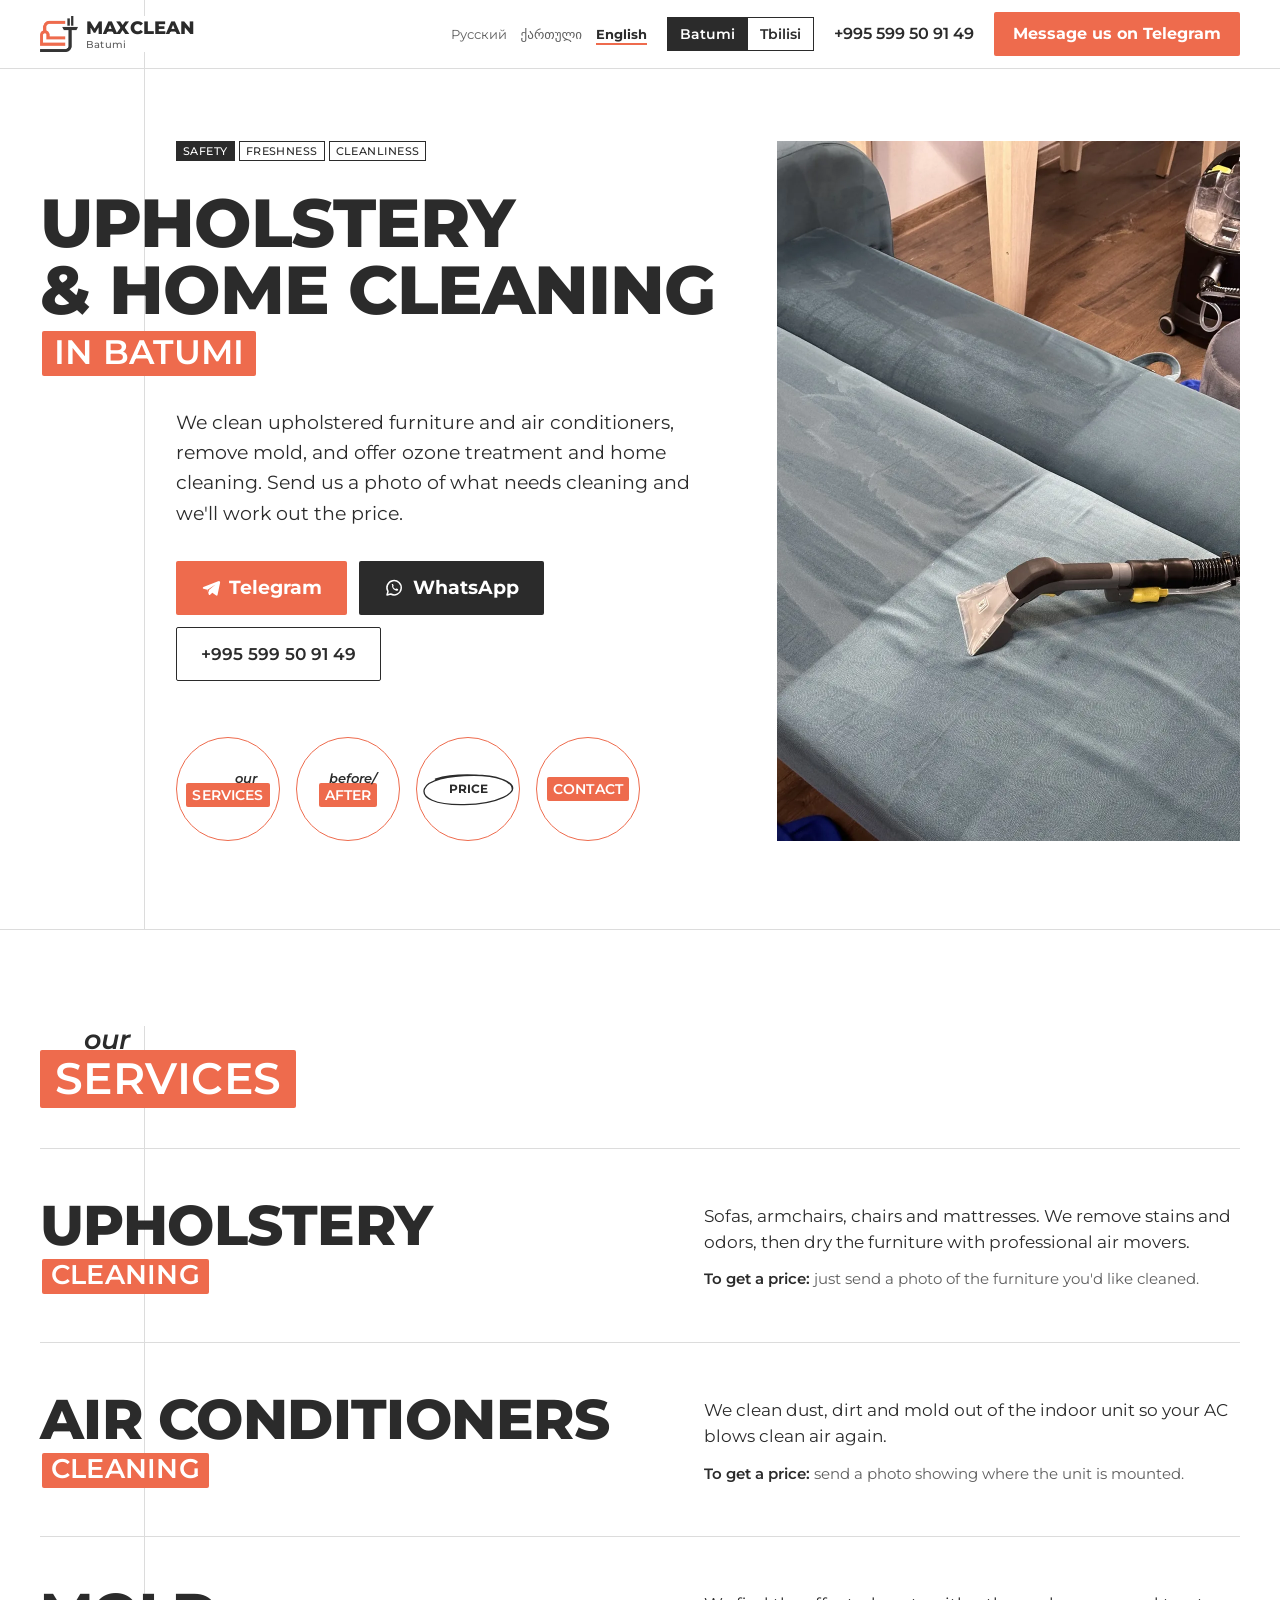
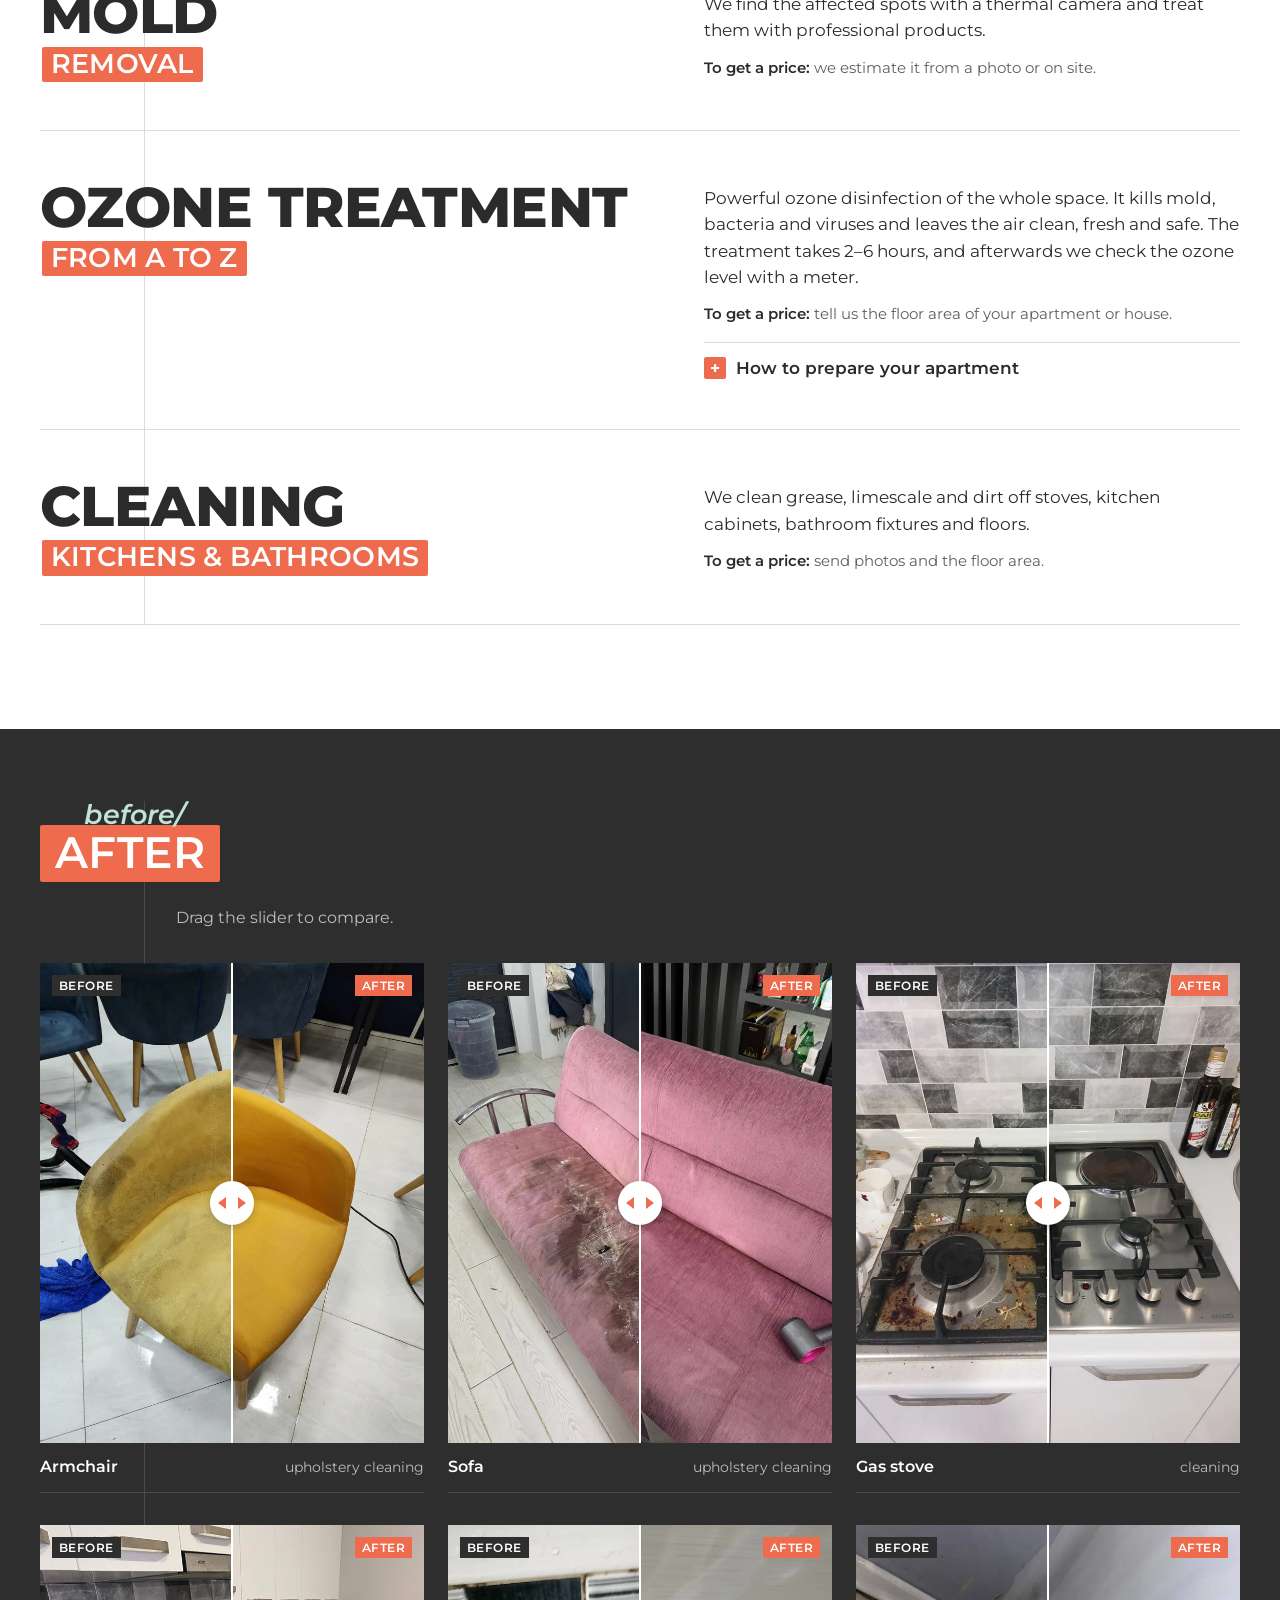
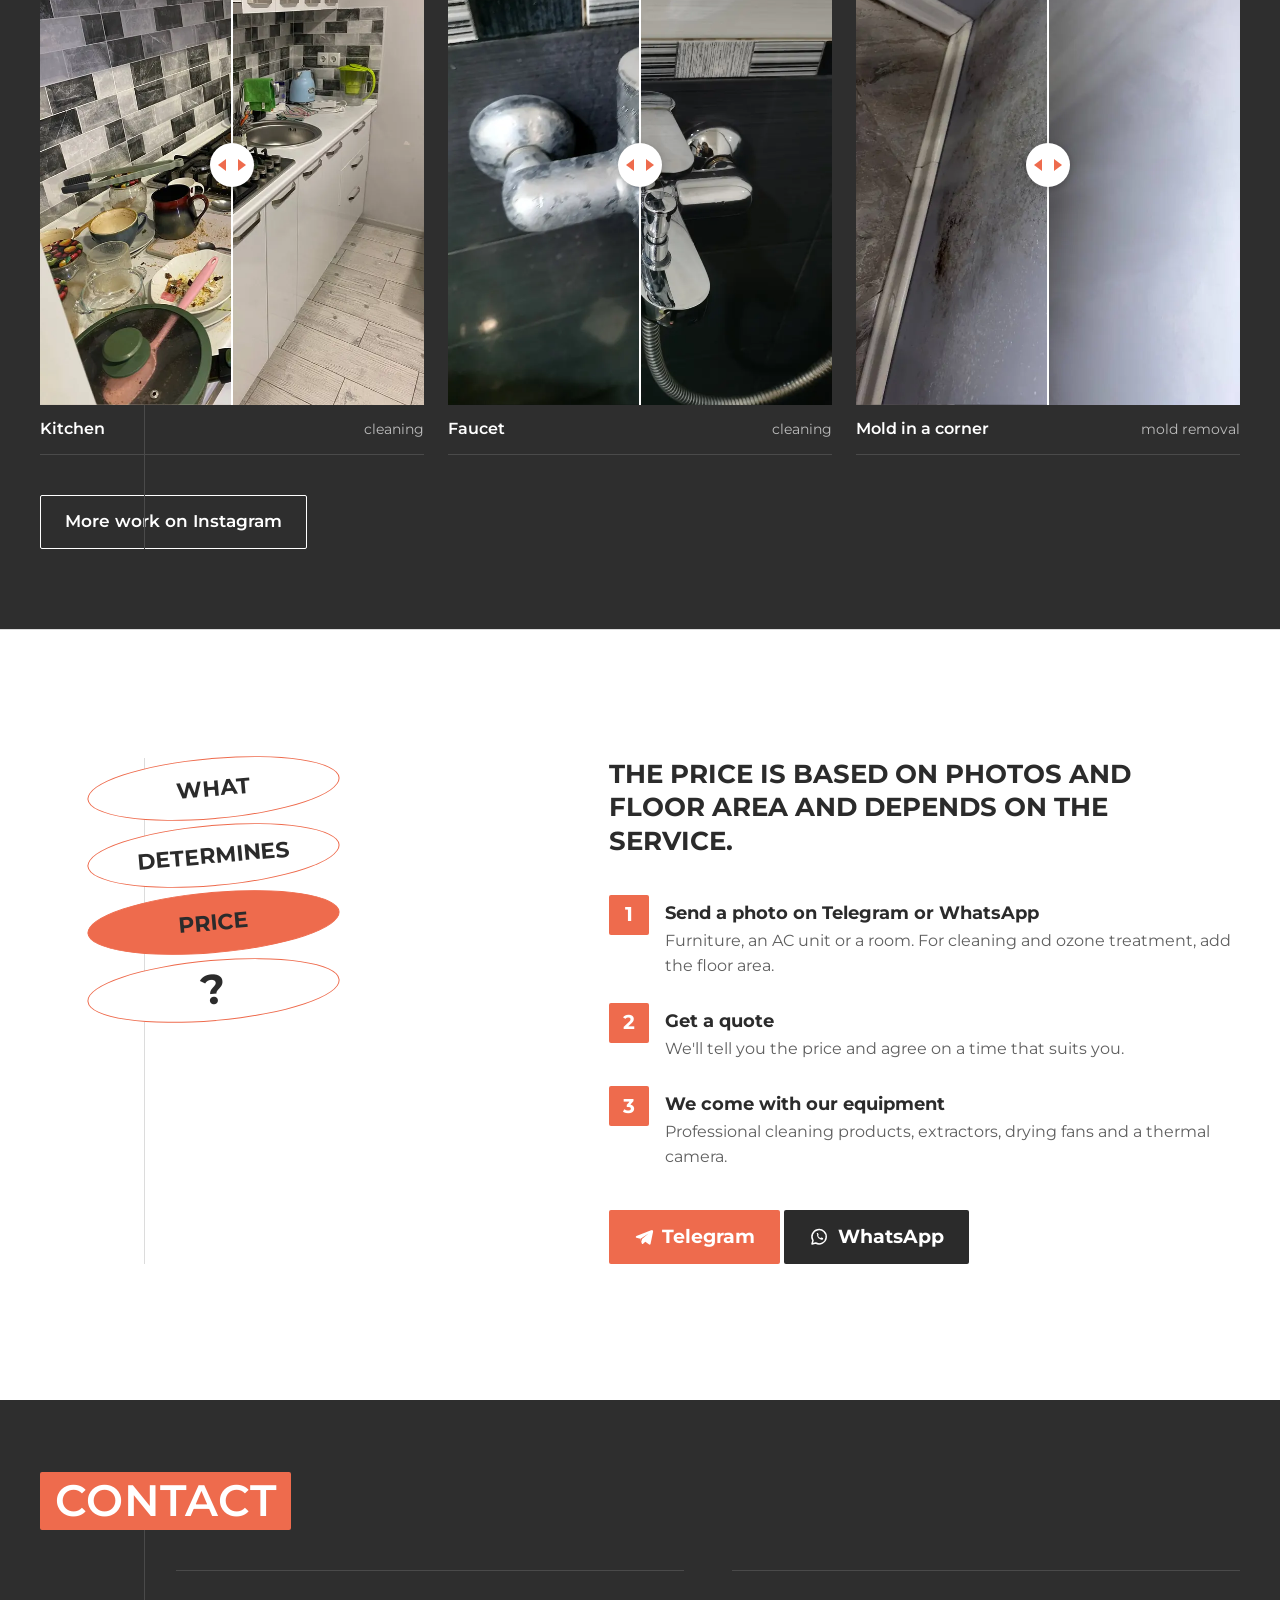
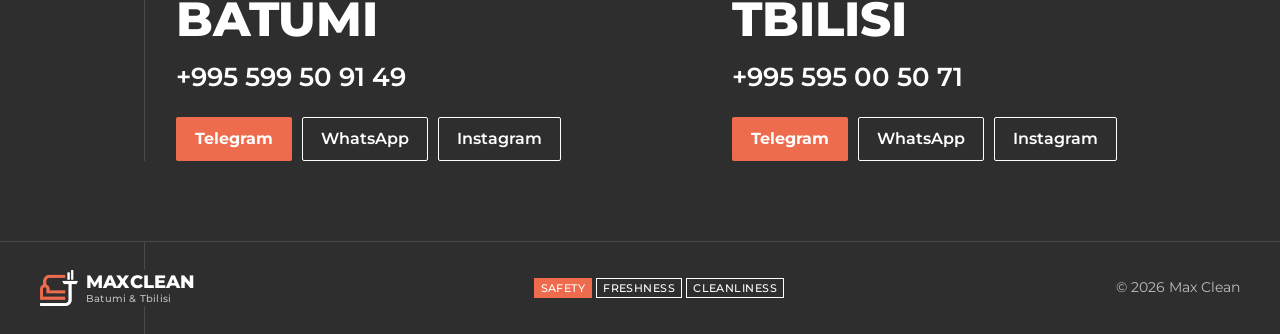
==== en/index.html @ 7f1d06e1 "Грузинская и английская версии, кнопки WhatsApp Страница собирается build.py из src/page.html и tran" ====
<!doctype html>
<!-- Сгенерировано build.py из src/page.html. Правьте шаблон и translations_*.json, а не этот файл. -->
<html lang="en">
<head>
  <meta charset="utf-8">
  <meta name="viewport" content="width=device-width, initial-scale=1">
  <title>Max Clean — upholstery, AC and home cleaning in Batumi and Tbilisi</title>
  <meta name="description" content="Sofa, armchair and mattress cleaning, air conditioner cleaning, mold removal, ozone treatment and home cleaning in Batumi and Tbilisi. Send a photo on Telegram or WhatsApp and we'll give you a price.">
  <meta name="robots" content="index, follow">
  <link rel="canonical" href="https://zuko90-sys.github.io/maxclean/en/">
  <link rel="alternate" hreflang="ru" href="https://zuko90-sys.github.io/maxclean/">
  <link rel="alternate" hreflang="ka" href="https://zuko90-sys.github.io/maxclean/ka/">
  <link rel="alternate" hreflang="en" href="https://zuko90-sys.github.io/maxclean/en/">
  <link rel="alternate" hreflang="x-default" href="https://zuko90-sys.github.io/maxclean/">
  <meta property="og:type" content="website">
  <meta property="og:site_name" content="Max Clean">
  <meta property="og:locale" content="en_US">
  <meta property="og:locale:alternate" content="ru_RU">
  <meta property="og:locale:alternate" content="ka_GE">
  <meta property="og:title" content="Max Clean — upholstery, AC and home cleaning in Batumi and Tbilisi">
  <meta property="og:description" content="Sofa, armchair and mattress cleaning, AC cleaning, mold removal, ozone treatment. Send a photo and we'll give you a price.">
  <meta property="og:url" content="https://zuko90-sys.github.io/maxclean/en/">
  <meta property="og:image" content="https://zuko90-sys.github.io/maxclean/og-image-en.jpg">
  <meta property="og:image:width" content="1200">
  <meta property="og:image:height" content="630">
  <meta property="og:image:alt" content="Max Clean: upholstery and home cleaning in Batumi and Tbilisi">
  <meta name="twitter:card" content="summary_large_image">
  <script type="application/ld+json">
  {
    "@context": "https://schema.org",
    "@graph": [
      {
        "@type": "WebSite",
        "@id": "https://zuko90-sys.github.io/maxclean/#site",
        "url": "https://zuko90-sys.github.io/maxclean/en/",
        "name": "Max Clean",
        "inLanguage": "en",
        "publisher": { "@id": "https://zuko90-sys.github.io/maxclean/#org" }
      },
      {
        "@type": "Organization",
        "@id": "https://zuko90-sys.github.io/maxclean/#org",
        "name": "Max Clean",
        "alternateName": ["MaxClean", "Макс Клин", "Max Clean Batumi", "Max Clean Tbilisi"],
        "url": "https://zuko90-sys.github.io/maxclean/",
        "logo": "https://zuko90-sys.github.io/maxclean/assets/img/logo-full.png",
        "sameAs": [
          "https://www.instagram.com/max_clean_batumi/",
          "https://www.instagram.com/max_clean_tbilisi/"
        ]
      },
      {
        "@type": "LocalBusiness",
        "@id": "https://zuko90-sys.github.io/maxclean/#batumi",
        "name": "Max Clean — Batumi",
        "description": "Upholstery and mattress cleaning, air conditioner cleaning, mold removal, ozone treatment and home cleaning in Batumi.",
        "url": "https://zuko90-sys.github.io/maxclean/en/",
        "image": "https://zuko90-sys.github.io/maxclean/og-image-en.jpg",
        "logo": "https://zuko90-sys.github.io/maxclean/assets/img/logo-full.png",
        "telephone": "+995599509149",
        "address": { "@type": "PostalAddress", "addressLocality": "Batumi", "addressCountry": "GE" },
        "areaServed": { "@type": "City", "name": "Batumi" },
        "parentOrganization": { "@id": "https://zuko90-sys.github.io/maxclean/#org" },
        "sameAs": ["https://www.instagram.com/max_clean_batumi/"],
        "hasOfferCatalog": { "@id": "https://zuko90-sys.github.io/maxclean/#services" }
      },
      {
        "@type": "LocalBusiness",
        "@id": "https://zuko90-sys.github.io/maxclean/#tbilisi",
        "name": "Max Clean — Tbilisi",
        "description": "Upholstery and mattress cleaning, air conditioner cleaning, mold removal, ozone treatment and home cleaning in Tbilisi.",
        "url": "https://zuko90-sys.github.io/maxclean/en/",
        "image": "https://zuko90-sys.github.io/maxclean/og-image-en.jpg",
        "logo": "https://zuko90-sys.github.io/maxclean/assets/img/logo-full.png",
        "telephone": "+995595005071",
        "address": { "@type": "PostalAddress", "addressLocality": "Tbilisi", "addressCountry": "GE" },
        "areaServed": { "@type": "City", "name": "Tbilisi" },
        "parentOrganization": { "@id": "https://zuko90-sys.github.io/maxclean/#org" },
        "sameAs": ["https://www.instagram.com/max_clean_tbilisi/"],
        "hasOfferCatalog": { "@id": "https://zuko90-sys.github.io/maxclean/#services" }
      },
      {
        "@type": "OfferCatalog",
        "@id": "https://zuko90-sys.github.io/maxclean/#services",
        "name": "Max Clean services",
        "itemListElement": [
          { "@type": "Offer", "itemOffered": { "@type": "Service", "name": "Upholstery and mattress cleaning", "description": "Sofas, armchairs, chairs and mattresses. Priced from a photo." } },
          { "@type": "Offer", "itemOffered": { "@type": "Service", "name": "Air conditioner cleaning", "description": "Indoor unit cleaning. Priced from a photo of where the unit is mounted." } },
          { "@type": "Offer", "itemOffered": { "@type": "Service", "name": "Mold removal", "description": "Treatment with professional products. Priced from a photo or on site." } },
          { "@type": "Offer", "itemOffered": { "@type": "Service", "name": "Ozone treatment", "description": "Ozone disinfection of the whole space: kills mold, bacteria and viruses. Takes 2–6 hours. Price depends on floor area." } },
          { "@type": "Offer", "itemOffered": { "@type": "Service", "name": "Kitchen and bathroom cleaning", "description": "Stoves, kitchen cabinets, bathroom fixtures and floors." } }
        ]
      }
    ]
  }
  </script>
  <link rel="icon" type="image/png" href="../assets/img/favicon.png">
  <link rel="apple-touch-icon" href="../assets/img/favicon.png">
  <meta name="theme-color" content="#ffffff">
  <link rel="preconnect" href="https://fonts.googleapis.com">
  <link rel="preconnect" href="https://fonts.gstatic.com" crossorigin>
  <link href="https://fonts.googleapis.com/css2?family=Montserrat:ital,wght@0,400;0,500;0,600;0,700;0,800;1,600&display=swap" rel="stylesheet">
  <link rel="stylesheet" href="../styles.css">
</head>
<body>

<header class="top">
  <div class="wrap ruled top__bar">
    <a class="lockup" href="#top" aria-label="Max Clean, back to top">
      <img class="lockup__mark" src="../assets/img/logo-mark.png" alt="" width="38" height="36">
      <span class="lockup__name">MAXCLEAN<span class="lockup__city" data-bind="city-en">Batumi</span></span>
    </a>
    <nav class="langs" aria-label="Site language"><a href="../" hreflang="ru" lang="ru">Русский</a><a href="../ka/" hreflang="ka" lang="ka">ქართული</a><a href="../en/" hreflang="en" lang="en" aria-current="page">English</a></nav>
    <div class="top__right">
      <div class="city" role="group" aria-label="City">
        <button type="button" class="city__btn" data-city="batumi" aria-pressed="true">Batumi</button>
        <button type="button" class="city__btn" data-city="tbilisi" aria-pressed="false">Tbilisi</button>
      </div>
      <a class="top__phone" data-bind="tel" href="tel:+995599509149"><span data-bind="phone">+995 599 50 91 49</span></a>
      <a class="btn btn--primary btn--sm top__tg" data-bind="tg" href="https://t.me/+995599509149" target="_blank" rel="noopener">Message us on Telegram</a>
    </div>
  </div>
</header>

<main id="top">

  <!-- Первый экран -->
  <section class="hero">
    <div class="wrap ruled hero__grid">
      <div class="hero__text">
        <ul class="tags in" aria-label="Our principles">
          <li class="tag tag--fill">Safety</li>
          <li class="tag">Freshness</li>
          <li class="tag">Cleanliness</li>
        </ul>
        <h1 class="hero__title">
          <span class="hero__line">Upholstery</span>
          <span class="hero__line">& home cleaning</span>
          <span class="plaque plaque--hero"><span data-bind="city-in">in Batumi</span></span>
        </h1>
        <p class="hero__lead in">We clean upholstered furniture and air conditioners, remove mold, and offer ozone treatment and home cleaning. Send us a photo of what needs cleaning and we'll work out the price.</p>
        <div class="hero__cta in">
          <a class="btn btn--primary" data-bind="tg" href="https://t.me/+995599509149" target="_blank" rel="noopener" aria-label="Send a photo on Telegram"><svg class="btn__icon" viewBox="0 0 24 24" aria-hidden="true"><path d="M21.4 3.6 2.9 10.7c-1 .4-1 1.8.1 2.1l4.6 1.4 1.8 5.6c.2.7 1.1.9 1.6.4l2.6-2.5 4.7 3.4c.6.4 1.4.1 1.6-.6l3.1-15.2c.2-1-.8-1.8-1.6-1.4ZM9.6 14.3l-.5 3.6-1.2-3.9 9.6-6.3-7.9 6.6Z"/></svg>Telegram</a>
          <a class="btn btn--dark" href="https://wa.me/message/7KWCWDEY33KYK1" target="_blank" rel="noopener" aria-label="Send a photo on WhatsApp"><svg class="btn__icon" viewBox="0 0 24 24" aria-hidden="true"><path class="btn__icon-line" d="M3.6 20.4l1.2-4.2a8.6 8.6 0 1 1 3.3 3.1z"/><path d="M9.2 7.6c.2-.4.4-.4.7-.4h.5c.2 0 .4.1.5.3l.7 1.7c.1.2 0 .5-.1.6l-.5.6c-.1.1-.1.3 0 .4.6 1 1.4 1.8 2.4 2.4.1.1.3.1.4 0l.6-.5c.2-.1.4-.2.6-.1l1.7.7c.2.1.3.3.3.5v.5c0 .3-.1.5-.4.7-.5.3-1.2.5-1.9.3-2.5-.6-4.4-2.6-5-5-.2-.7 0-1.3.3-1.7z"/></svg>WhatsApp</a>
          <a class="btn btn--ghost" data-bind="tel" href="tel:+995599509149"><span data-bind="phone">+995 599 50 91 49</span></a>
        </div>
      </div>

      <figure class="hero__photo">
        <img src="../assets/img/hero-sofa.webp" width="1050" height="1400" alt="Sofa cleaning: the extractor nozzle leaves a clean stripe across the fabric" fetchpriority="high">
      </figure>

      <nav class="hl in" aria-label="Site sections">
        <a class="hl__item" href="#services"><span class="hl__small">our</span><span class="plaque">services</span></a>
        <a class="hl__item" href="#works"><span class="hl__small">before/</span><span class="plaque">after</span></a>
        <a class="hl__item hl__item--price" href="#price">
          <svg class="scribble" viewBox="0 0 300 110" aria-hidden="true"><path d="M48 24C112 4 246 6 284 40c26 26-40 62-146 64C46 106 4 82 14 54 24 28 86 12 168 12c70 0 126 18 120 48"/></svg>
          <span class="hl__word">price</span>
        </a>
        <a class="hl__item" href="#contacts"><span class="plaque">contact</span></a>
      </nav>
    </div>
  </section>

  <!-- Услуги -->
  <section class="sec" id="services">
    <div class="wrap ruled">
      <h2 class="sec-title"><span class="sec-title__small">our</span><span class="plaque">services</span></h2>

      <ul class="svc">
        <li class="svc__row">
          <h3 class="svc__title">Upholstery<span class="plaque">cleaning</span></h3>
          <div class="svc__body">
            <p>Sofas, armchairs, chairs and mattresses. We remove stains and odors, then dry the furniture with professional air movers.</p>
            <p class="svc__calc"><b>To get a price:</b> just send a photo of the furniture you'd like cleaned.</p>
          </div>
        </li>
        <li class="svc__row">
          <h3 class="svc__title">Air conditioners<span class="plaque">cleaning</span></h3>
          <div class="svc__body">
            <p>We clean dust, dirt and mold out of the indoor unit so your AC blows clean air again.</p>
            <p class="svc__calc"><b>To get a price:</b> send a photo showing where the unit is mounted.</p>
          </div>
        </li>
        <li class="svc__row">
          <h3 class="svc__title">Mold<span class="plaque">removal</span></h3>
          <div class="svc__body">
            <p>We find the affected spots with a thermal camera and treat them with professional products.</p>
            <p class="svc__calc"><b>To get a price:</b> we estimate it from a photo or on site.</p>
          </div>
        </li>
        <li class="svc__row">
          <h3 class="svc__title">Ozone treatment<span class="plaque">from A to Z</span></h3>
          <div class="svc__body">
            <p>Powerful ozone disinfection of the whole space. It kills mold, bacteria and viruses and leaves the air clean, fresh and safe. The treatment takes 2–6&nbsp;hours, and afterwards we check the ozone level with a meter.</p>
            <p class="svc__calc"><b>To get a price:</b> tell us the floor area of your apartment or house.</p>
            <details class="prep">
              <summary>How to prepare your apartment</summary>
              <ul>
                <li>move plants to the balcony or the stairwell;</li>
                <li>take your pets out;</li>
                <li>stay out of the apartment during the treatment;</li>
                <li>give us the Wi-Fi name and password so the device can run remotely.</li>
              </ul>
            </details>
          </div>
        </li>
        <li class="svc__row">
          <h3 class="svc__title">Cleaning<span class="plaque">kitchens &amp; bathrooms</span></h3>
          <div class="svc__body">
            <p>We clean grease, limescale and dirt off stoves, kitchen cabinets, bathroom fixtures and floors.</p>
            <p class="svc__calc"><b>To get a price:</b> send photos and the floor area.</p>
          </div>
        </li>
      </ul>
    </div>
  </section>

  <!-- До / после -->
  <section class="sec sec--tight dark" id="works">
    <div class="wrap ruled">
      <h2 class="sec-title"><span class="sec-title__small">before/</span><span class="plaque">after</span></h2>
      <p class="sec-lead in">Drag the slider to compare.</p>

      <div class="works">
        <figure class="work">
          <div class="ba">
            <img class="ba__img" src="../assets/img/kreslo-posle.webp" width="750" height="1000" alt="Armchair after cleaning" loading="lazy">
            <img class="ba__img ba__before" src="../assets/img/kreslo-do.webp" width="750" height="1000" alt="Armchair before cleaning" loading="lazy">
            <span class="ba__tag ba__tag--do" aria-hidden="true">before</span>
            <span class="ba__tag ba__tag--posle" aria-hidden="true">after</span>
            <span class="ba__handle" aria-hidden="true"><span class="ba__knob"></span></span>
            <input class="ba__range" type="range" min="0" max="100" value="50" aria-label="Compare before and after: armchair">
          </div>
          <figcaption><b>Armchair</b> upholstery cleaning</figcaption>
        </figure>

        <figure class="work">
          <div class="ba">
            <img class="ba__img" src="../assets/img/divan-posle.webp" width="750" height="1000" alt="Sofa after cleaning" loading="lazy">
            <img class="ba__img ba__before" src="../assets/img/divan-do.webp" width="750" height="1000" alt="Sofa before cleaning, with dark stains on the seat" loading="lazy">
            <span class="ba__tag ba__tag--do" aria-hidden="true">before</span>
            <span class="ba__tag ba__tag--posle" aria-hidden="true">after</span>
            <span class="ba__handle" aria-hidden="true"><span class="ba__knob"></span></span>
            <input class="ba__range" type="range" min="0" max="100" value="50" aria-label="Compare before and after: sofa">
          </div>
          <figcaption><b>Sofa</b> upholstery cleaning</figcaption>
        </figure>

        <figure class="work">
          <div class="ba">
            <img class="ba__img" src="../assets/img/plita-posle.webp" width="750" height="1000" alt="Gas stove after cleaning" loading="lazy">
            <img class="ba__img ba__before" src="../assets/img/plita-do.webp" width="750" height="1000" alt="Gas stove before cleaning, covered in burnt-on grease" loading="lazy">
            <span class="ba__tag ba__tag--do" aria-hidden="true">before</span>
            <span class="ba__tag ba__tag--posle" aria-hidden="true">after</span>
            <span class="ba__handle" aria-hidden="true"><span class="ba__knob"></span></span>
            <input class="ba__range" type="range" min="0" max="100" value="50" aria-label="Compare before and after: gas stove">
          </div>
          <figcaption><b>Gas stove</b> cleaning</figcaption>
        </figure>

        <figure class="work">
          <div class="ba">
            <img class="ba__img" src="../assets/img/kuhnya-posle.webp" width="750" height="1000" alt="Kitchen after cleaning" loading="lazy">
            <img class="ba__img ba__before" src="../assets/img/kuhnya-do.webp" width="750" height="1000" alt="Kitchen before cleaning, with dishes and trash on the counter" loading="lazy">
            <span class="ba__tag ba__tag--do" aria-hidden="true">before</span>
            <span class="ba__tag ba__tag--posle" aria-hidden="true">after</span>
            <span class="ba__handle" aria-hidden="true"><span class="ba__knob"></span></span>
            <input class="ba__range" type="range" min="0" max="100" value="50" aria-label="Compare before and after: kitchen">
          </div>
          <figcaption><b>Kitchen</b> cleaning</figcaption>
        </figure>

        <figure class="work">
          <div class="ba">
            <img class="ba__img" src="../assets/img/smesitel-posle.webp" width="750" height="1000" alt="Faucet after cleaning, shiny again" loading="lazy">
            <img class="ba__img ba__before" src="../assets/img/smesitel-do.webp" width="750" height="1000" alt="Faucet before cleaning, covered in limescale" loading="lazy">
            <span class="ba__tag ba__tag--do" aria-hidden="true">before</span>
            <span class="ba__tag ba__tag--posle" aria-hidden="true">after</span>
            <span class="ba__handle" aria-hidden="true"><span class="ba__knob"></span></span>
            <input class="ba__range" type="range" min="0" max="100" value="50" aria-label="Compare before and after: faucet">
          </div>
          <figcaption><b>Faucet</b> cleaning</figcaption>
        </figure>

        <figure class="work">
          <div class="ba">
            <img class="ba__img" src="../assets/img/plesen-posle.webp" width="750" height="1000" alt="Room corner after mold removal" loading="lazy">
            <img class="ba__img ba__before" src="../assets/img/plesen-do.webp" width="750" height="1000" alt="Room corner before treatment, with mold on the wall" loading="lazy">
            <span class="ba__tag ba__tag--do" aria-hidden="true">before</span>
            <span class="ba__tag ba__tag--posle" aria-hidden="true">after</span>
            <span class="ba__handle" aria-hidden="true"><span class="ba__knob"></span></span>
            <input class="ba__range" type="range" min="0" max="100" value="50" aria-label="Compare before and after: mold in a corner">
          </div>
          <figcaption><b>Mold in a corner</b> mold removal</figcaption>
        </figure>
      </div>

      <p class="works__more"><a class="btn btn--ghost btn--light" data-bind="ig" href="https://www.instagram.com/max_clean_batumi/" target="_blank" rel="noopener">More work on Instagram</a></p>
    </div>
  </section>

  <!-- Стоимость -->
  <section class="sec sec--loose" id="price">
    <div class="wrap ruled price">
      <h2 class="pills">
        <span class="pill">what</span>
        <span class="pill">determines</span>
        <span class="pill pill--fill">price</span>
        <span class="pill pill--q">?</span>
      </h2>
      <div class="price__body">
        <p class="price__lead">The price is based on photos and floor area and depends on the service.</p>
        <ol class="steps">
          <li>
            <h3>Send a photo on Telegram or WhatsApp</h3>
            <p>Furniture, an AC unit or a room. For cleaning and ozone treatment, add the floor area.</p>
          </li>
          <li>
            <h3>Get a quote</h3>
            <p>We'll tell you the price and agree on a time that suits you.</p>
          </li>
          <li>
            <h3>We come with our equipment</h3>
            <p>Professional cleaning products, extractors, drying fans and a thermal camera.</p>
          </li>
        </ol>
        <a class="btn btn--primary" data-bind="tg" href="https://t.me/+995599509149" target="_blank" rel="noopener" aria-label="Send a photo on Telegram"><svg class="btn__icon" viewBox="0 0 24 24" aria-hidden="true"><path d="M21.4 3.6 2.9 10.7c-1 .4-1 1.8.1 2.1l4.6 1.4 1.8 5.6c.2.7 1.1.9 1.6.4l2.6-2.5 4.7 3.4c.6.4 1.4.1 1.6-.6l3.1-15.2c.2-1-.8-1.8-1.6-1.4ZM9.6 14.3l-.5 3.6-1.2-3.9 9.6-6.3-7.9 6.6Z"/></svg>Telegram</a>
          <a class="btn btn--dark" href="https://wa.me/message/7KWCWDEY33KYK1" target="_blank" rel="noopener" aria-label="Send a photo on WhatsApp"><svg class="btn__icon" viewBox="0 0 24 24" aria-hidden="true"><path class="btn__icon-line" d="M3.6 20.4l1.2-4.2a8.6 8.6 0 1 1 3.3 3.1z"/><path d="M9.2 7.6c.2-.4.4-.4.7-.4h.5c.2 0 .4.1.5.3l.7 1.7c.1.2 0 .5-.1.6l-.5.6c-.1.1-.1.3 0 .4.6 1 1.4 1.8 2.4 2.4.1.1.3.1.4 0l.6-.5c.2-.1.4-.2.6-.1l1.7.7c.2.1.3.3.3.5v.5c0 .3-.1.5-.4.7-.5.3-1.2.5-1.9.3-2.5-.6-4.4-2.6-5-5-.2-.7 0-1.3.3-1.7z"/></svg>WhatsApp</a>
      </div>
    </div>
  </section>

  <!-- Контакты -->
  <section class="sec sec--tight dark" id="contacts">
    <div class="wrap ruled">
      <h2 class="sec-title"><span class="plaque">contact</span></h2>
      <div class="cities in">
        <div class="cityc">
          <h3 class="cityc__name">Batumi</h3>
          <a class="cityc__phone" href="tel:+995599509149">+995 599 50 91 49</a>
          <div class="cityc__links">
            <a class="btn btn--primary btn--sm" href="https://t.me/+995599509149" target="_blank" rel="noopener">Telegram</a>
            <a class="btn btn--ghost btn--light btn--sm" href="https://wa.me/message/7KWCWDEY33KYK1" target="_blank" rel="noopener">WhatsApp</a>
            <a class="btn btn--ghost btn--light btn--sm" href="https://www.instagram.com/max_clean_batumi/" target="_blank" rel="noopener">Instagram</a>
          </div>
        </div>
        <div class="cityc">
          <h3 class="cityc__name">Tbilisi</h3>
          <a class="cityc__phone" href="tel:+995595005071">+995 595 00 50 71</a>
          <div class="cityc__links">
            <a class="btn btn--primary btn--sm" href="https://t.me/+995595005071" target="_blank" rel="noopener">Telegram</a>
            <a class="btn btn--ghost btn--light btn--sm" href="https://wa.me/message/7KWCWDEY33KYK1" target="_blank" rel="noopener">WhatsApp</a>
            <a class="btn btn--ghost btn--light btn--sm" href="https://www.instagram.com/max_clean_tbilisi/" target="_blank" rel="noopener">Instagram</a>
          </div>
        </div>
      </div>
    </div>
  </section>
</main>

<footer class="foot dark">
  <div class="wrap ruled foot__bar">
    <span class="lockup lockup--light">
      <img class="lockup__mark" src="../assets/img/logo-mark-light.png" alt="" width="38" height="36">
      <span class="lockup__name">MAXCLEAN<span class="lockup__city">Batumi &amp; Tbilisi</span></span>
    </span>
    <ul class="tags tags--dark" aria-label="Our principles">
      <li class="tag tag--fill">Safety</li>
      <li class="tag">Freshness</li>
      <li class="tag">Cleanliness</li>
    </ul>
    <p class="foot__copy">© 2026 Max Clean</p>
  </div>
</footer>

<nav class="dock" aria-label="Quick contact">
  <a class="btn btn--primary" data-bind="tg" href="https://t.me/+995599509149" target="_blank" rel="noopener">Telegram</a>
  <a class="btn btn--dark" href="https://wa.me/message/7KWCWDEY33KYK1" target="_blank" rel="noopener">WhatsApp</a>
  <a class="btn btn--ghost dock__call" data-bind="tel" href="tel:+995599509149" aria-label="Call"><svg class="btn__icon" viewBox="0 0 24 24" aria-hidden="true"><path d="M6.6 3.6c.4-.6.9-.7 1.4-.7h1c.4 0 .8.2.9.6l1.3 3.2c.2.4 0 .9-.2 1.2l-1 1.1c-.2.2-.2.5 0 .8 1.1 1.9 2.6 3.4 4.5 4.5.3.2.6.2.8 0l1.1-1c.3-.3.8-.4 1.2-.2l3.2 1.3c.4.2.6.5.6.9v1c0 .5-.2 1-.7 1.4-1 .7-2.3.9-3.6.6-4.7-1.2-8.4-4.9-9.6-9.6-.3-1.3-.1-2.6.6-3.6z"/></svg></a>
</nav>

<script src="../script.js"></script>
</body>
</html>
---- styles.css ----
/* Max Clean — фирменный стиль из их сторис:
   белый и графит, оранжевые плашки, теги в рамке, тонкая вертикальная линия сетки */

:root {
  --white: #ffffff;
  --ink: #2b2b2b;
  --graphite: #2e2e2e;
  --graphite-hover: #444444;
  --orange: #ee6b4d;
  --orange-hover: #e05a3c;
  --mint: #bfe3d6;
  --line: #dcdcdc;
  --line-dark: #4a4a4a;
  --muted: #5f5f5f;
  --muted-dark: #bdbdbd;
  --shadow-knob: 0 2px 10px rgb(0 0 0 / 0.25);

  --ease-out: cubic-bezier(0.2, 0.7, 0.2, 1);
  --dur-short: 150ms;
  --dur-swap: 350ms;

  --gutter: 16px;
  --rail: 24px;   /* где проходит вертикальная линия */
  --gap: 16px;    /* отступ текста от линии */

  --font: "Montserrat", system-ui, -apple-system, "Segoe UI", sans-serif;
}
@media (min-width: 768px) {
  :root { --gutter: 32px; --rail: 64px; --gap: 24px; }
}
@media (min-width: 1100px) {
  :root { --gutter: 40px; --rail: 104px; --gap: 32px; }
}

*, *::before, *::after { box-sizing: border-box; }
html { -webkit-text-size-adjust: 100%; scroll-behavior: smooth; overflow-x: clip; }
body {
  margin: 0;
  font-family: var(--font);
  font-size: 1rem;
  line-height: 1.55;
  color: var(--ink);
  background: var(--white);
  overflow-x: clip;
}
.sr-only {
  position: absolute;
  width: 1px; height: 1px;
  margin: -1px; padding: 0;
  overflow: hidden;
  clip-path: inset(50%);
  white-space: nowrap;
}
img { display: block; max-width: 100%; height: auto; }
a { color: inherit; }
h1, h2, h3, p, ul, ol, figure { margin: 0; }
ul, ol { padding: 0; list-style: none; }
:focus-visible { outline: 2px solid var(--orange); outline-offset: 3px; }

/* ---------- Сетка с линией ---------- */
.wrap {
  position: relative;
  max-width: 1280px;
  margin: 0 auto;
  padding: 0 var(--gutter);
}
.wrap.ruled::before {
  content: "";
  position: absolute;
  top: 0; bottom: 0;
  left: calc(var(--gutter) + var(--rail));
  width: 1px;
  background: var(--line);
  pointer-events: none;
}
.dark .wrap.ruled::before { background: var(--line-dark); }
.in { padding-left: calc(var(--rail) + var(--gap)); }

.sec { border-top: 1px solid var(--line); padding: 64px 0 72px; }
.sec--tight { padding: 56px 0 64px; }
.sec--loose { padding: 80px 0 88px; }
.dark { background: var(--graphite); color: var(--white); border-top: 0; }
@media (min-width: 900px) {
  .sec { padding: 96px 0 104px; }
  .sec--tight { padding: 72px 0 80px; }
  .sec--loose { padding: 128px 0 136px; }
}

/* ---------- Фирменные элементы ---------- */
.plaque {
  display: inline-block;
  background: var(--orange);
  color: var(--white);
  padding: 0.06em 0.34em 0.1em;
  border-radius: 2px;
  font-weight: 600;
  text-transform: uppercase;
  line-height: 1.15;
  letter-spacing: 0.01em;
}

.tags { display: flex; flex-wrap: wrap; gap: 4px; }
.tag {
  font-size: 0.6875rem;
  line-height: 1;
  font-weight: 500;
  letter-spacing: 0.04em;
  text-transform: uppercase;
  border: 1px solid currentColor;
  padding: 4px 6px 3px;
}
.tag--fill { background: var(--ink); border-color: var(--ink); color: var(--white); }
.dark .tag--fill { background: var(--orange); border-color: var(--orange); }

.sec-title {
  display: flex;
  flex-direction: column;
  align-items: flex-start;
  font-size: clamp(1.75rem, 1.1rem + 2.4vw, 2.75rem);
  font-weight: 700;
  line-height: 1;
  margin-bottom: 40px;
  position: relative;
  z-index: 1;
}
.sec-title__small {
  font-size: 0.62em;
  font-style: italic;
  font-weight: 600;
  margin: 0 0 -0.12em 1.6em;
  position: relative;
  z-index: 1;
}
.dark .sec-title__small { color: var(--mint); }
.sec-lead { color: var(--muted-dark); margin: -16px 0 32px; }

/* ---------- Кнопки ---------- */
.btn {
  display: inline-flex;
  align-items: center;
  justify-content: center;
  gap: 0.45em;
  min-height: 54px;
  padding: 0 24px;
  border: 1.5px solid transparent;
  border-radius: 2px;
  font: 700 1.1875rem/1.2 var(--font);   /* 19px жирным: белый на оранжевом проходит как крупный текст */
  text-decoration: none;
  text-align: center;
  white-space: nowrap;
  cursor: pointer;
  transition: background-color var(--dur-short) var(--ease-out), color var(--dur-short) var(--ease-out), border-color var(--dur-short) var(--ease-out);
}
.btn__icon { width: 1.05em; height: 1.05em; flex: none; fill: currentColor; }
.btn__icon-line { fill: none; stroke: currentColor; stroke-width: 1.8; stroke-linejoin: round; }
.btn--dark { background: var(--ink); color: var(--white); }
.btn--dark:hover { background: var(--graphite-hover); }
@media (max-width: 479px) { .btn { padding: 0 18px; } }
.btn--primary { background: var(--orange); color: var(--white); }
.btn--primary:hover { background: var(--orange-hover); }
.btn--ghost { border-color: var(--ink); color: var(--ink); background: transparent; font-weight: 600; font-size: 1.0625rem; }
.btn--ghost:hover { background: var(--ink); color: var(--white); }
.btn--light { border-color: var(--white); color: var(--white); }
.btn--light:hover { background: var(--white); color: var(--ink); }
.btn--sm { min-height: 44px; padding: 0 18px; font-size: 1rem; }
.btn--primary.btn--sm { font-size: 1rem; }

/* ---------- Шапка ---------- */
.top { border-bottom: 1px solid var(--line); background: var(--white); }
.top__bar {
  display: flex;
  align-items: center;
  justify-content: space-between;
  gap: 12px;
  min-height: 68px;
}
.lockup {
  display: inline-flex;
  align-items: center;
  gap: 8px;
  text-decoration: none;
  position: relative;
  z-index: 1;
  background: var(--white);
  padding-right: 6px;
}
.lockup--light { background: transparent; }
.lockup__mark { width: 38px; height: auto; }
.lockup__name {
  display: flex;
  flex-direction: column;
  font-weight: 800;
  font-size: 1.125rem;
  line-height: 1;
  letter-spacing: 0.01em;
}
.lockup__city {
  font-size: 0.625rem;
  font-weight: 500;
  letter-spacing: 0.02em;
  color: var(--muted);
  margin-top: 3px;
}
.lockup--light .lockup__city { color: var(--muted-dark); }

.top__right { display: flex; align-items: center; gap: 20px; }
.top__phone { display: none; font-weight: 600; text-decoration: none; white-space: nowrap; }
.top__phone:hover { color: var(--orange-hover); }
.top__tg { display: none; }
@media (min-width: 768px) { .top__tg { display: inline-flex; } }
@media (min-width: 1280px) { .top__phone { display: inline; } }

/* Переключатель языка: на узких экранах — отдельной строкой над шапкой */
.top__bar { flex-wrap: wrap; }
.langs {
  order: -1;
  flex-basis: 100%;
  display: flex;
  justify-content: flex-end;
  gap: 14px;
  padding-top: 8px;
  font-size: 0.8125rem;
  line-height: 1;
}
.langs a { text-decoration: none; color: var(--muted); padding: 4px 0; }
.langs a:hover { color: var(--ink); }
.langs a[aria-current="page"] { color: var(--ink); font-weight: 700; box-shadow: inset 0 -2px 0 var(--orange); }
@media (min-width: 1100px) {
  .top__bar { flex-wrap: nowrap; }
  .langs { order: 0; flex-basis: auto; margin-left: auto; padding-top: 0; }
  .top__right { margin-left: 8px; }
}

.city { display: flex; }
.city__btn {
  font: 600 0.875rem/1 var(--font);
  color: var(--ink);
  background: var(--white);
  border: 1px solid var(--ink);
  padding: 9px 12px;
  cursor: pointer;
}
.city__btn + .city__btn { border-left: 0; }
@media (max-width: 359px) {
  .top__bar { gap: 8px; }
  .lockup { gap: 6px; padding-right: 0; }
  .lockup__mark { width: 28px; }
  .lockup__name { font-size: 0.9375rem; }
  .city__btn { padding: 8px 6px; font-size: 0.8125rem; }
}
.city__btn[aria-pressed="true"] { background: var(--ink); color: var(--white); }

/* ---------- Первый экран ---------- */
.hero__grid {
  display: grid;
  grid-template-areas: "text" "photo" "hl";
  gap: 40px;
  padding-top: 40px;
  padding-bottom: 56px;
}
.hero__text { grid-area: text; }
.hero__photo { grid-area: photo; }
.hl { grid-area: hl; }
@media (min-width: 900px) {
  .hero__grid {
    grid-template-columns: minmax(0, 1fr) minmax(300px, 0.68fr);
    grid-template-areas: "text photo" "hl photo";
    grid-template-rows: auto 1fr;
    column-gap: 56px;
    row-gap: 56px;
    padding-top: 72px;
    padding-bottom: 88px;
  }
}

.hero .tags { margin-bottom: 28px; }
.hero__title {
  display: flex;
  flex-direction: column;
  align-items: flex-start;
  position: relative;
  z-index: 1;
  font-size: clamp(2.4rem, 0.8rem + 5.6vw, 5.4rem);
  font-weight: 800;
  line-height: 0.98;
  letter-spacing: -0.015em;
  text-transform: uppercase;
  hyphens: auto;
  overflow-wrap: anywhere;
  min-width: 0;
}
.plaque--hero {
  font-size: 0.5em;
  font-weight: 600;
  margin: 0.22em 0 0 0.06em;
  overflow: hidden;
}
.plaque--hero > span { display: inline-block; }
.hero__lead {
  font-size: 1.0625rem;
  line-height: 1.6;
  max-width: 36em;
  margin-top: 32px;
}
@media (min-width: 900px) { .hero__lead { font-size: 1.1875rem; } }
.hero__cta { display: flex; flex-wrap: wrap; gap: 12px; margin-top: 32px; }

.hero__photo { position: relative; }
.hero__photo img {
  width: 100%;
  aspect-ratio: 1 / 1;
  object-fit: cover;
  object-position: 50% 60%;
}
@media (min-width: 600px) { .hero__photo img { aspect-ratio: 4 / 5; } }
@media (min-width: 900px) { .hero__photo img { height: 100%; aspect-ratio: auto; min-height: 560px; } }

/* Кружки как «Актуальное» в их Instagram */
.hl { display: flex; flex-wrap: wrap; gap: 12px; align-self: end; }
.hl__item {
  position: relative;
  width: 84px;
  height: 84px;
  border: 1px solid var(--orange);
  border-radius: 50%;
  display: flex;
  flex-direction: column;
  align-items: center;
  justify-content: center;
  text-decoration: none;
  font-size: 0.6875rem;
  font-weight: 700;
  line-height: 1;
  background: var(--white);
  transition: transform var(--dur-short) var(--ease-out);
}
.hl__item:hover { transform: translateY(-2px); }
.hl__item .plaque { font-size: 0.75rem; padding: 4px 6px; }
.hl__small { font-style: italic; font-weight: 600; font-size: 0.6875rem; align-self: flex-end; margin: 0 16px -2px 0; position: relative; z-index: 1; }
.hl__word { text-transform: uppercase; font-size: 0.625rem; position: relative; }
.scribble { position: absolute; width: 78px; left: 50%; top: 50%; transform: translate(-50%, -50%); overflow: visible; }
.scribble path { fill: none; stroke: var(--ink); stroke-width: 4; stroke-linecap: round; }
@media (min-width: 900px) {
  .hl { gap: 16px; }
  .hl__item { width: 104px; height: 104px; }
  .hl__item .plaque { font-size: 0.875rem; }
  .hl__small { font-size: 0.8125rem; margin-right: 22px; }
  .hl__word { font-size: 0.75rem; }
  .scribble { width: 96px; }
}

/* ---------- Услуги ---------- */
.svc__row {
  display: grid;
  gap: 20px;
  padding: 36px 0;
  border-top: 1px solid var(--line);
}
.svc__row:last-child { border-bottom: 1px solid var(--line); }
.svc__title {
  display: flex;
  flex-direction: column;
  align-items: flex-start;
  position: relative;
  z-index: 1;
  font-size: clamp(1.85rem, 0.9rem + 3.3vw, 3.5rem);
  font-weight: 800;
  line-height: 1;
  letter-spacing: -0.01em;
  text-transform: uppercase;
  hyphens: auto;
  overflow-wrap: anywhere;
  min-width: 0;
}
.svc__title .plaque { font-size: 0.48em; margin: 0.22em 0 0 0.06em; }
.svc__body { padding-left: calc(var(--rail) + var(--gap)); max-width: calc(36em + var(--rail) + var(--gap)); }
.svc__body p + p { margin-top: 12px; }
.svc__calc { color: var(--muted); font-size: 0.9375rem; }
.svc__calc b { color: var(--ink); font-weight: 600; }
@media (min-width: 900px) {
  .svc__row {
    grid-template-columns: minmax(0, 1.15fr) minmax(0, 1fr);
    gap: 48px;
    align-items: start;
    padding: 48px 0;
  }
  .svc__body { padding-left: 0; padding-top: 6px; font-size: 1.0625rem; }
}

.prep { margin-top: 16px; border-top: 1px solid var(--line); padding-top: 12px; }
.prep summary {
  cursor: pointer;
  font-weight: 600;
  list-style: none;
  display: inline-flex;
  align-items: center;
  gap: 10px;
}
.prep summary::-webkit-details-marker { display: none; }
.prep summary::before {
  content: "+";
  display: inline-grid;
  place-items: center;
  width: 22px; height: 22px;
  background: var(--orange);
  color: var(--white);
  font-weight: 700;
  line-height: 1;
  border-radius: 2px;
}
.prep[open] summary::before { content: "−"; }
.prep ul { margin-top: 12px; font-size: 0.9375rem; }
.prep li { padding-left: 1em; text-indent: -1em; }
.prep li::before { content: "/"; color: var(--orange); font-weight: 700; margin-right: 0.35em; }

/* ---------- До / после ---------- */
.works { display: grid; gap: 32px; }
@media (min-width: 640px) { .works { grid-template-columns: repeat(2, minmax(0, 1fr)); gap: 32px 24px; } }
@media (min-width: 1100px) { .works { grid-template-columns: repeat(3, minmax(0, 1fr)); } }

.ba {
  --pos: 50%;
  position: relative;
  aspect-ratio: 1 / 1;
  overflow: hidden;
  background: var(--graphite);
  cursor: ew-resize;
  touch-action: pan-y;
  user-select: none;
  -webkit-user-select: none;
}
@media (min-width: 640px) { .ba { aspect-ratio: 4 / 5; } }
.ba__img {
  position: absolute;
  inset: 0;
  width: 100%;
  height: 100%;
  object-fit: cover;
  pointer-events: none;
}
.ba__before { clip-path: inset(0 calc(100% - var(--pos)) 0 0); }
.ba__handle {
  position: absolute;
  top: 0; bottom: 0;
  left: var(--pos);
  width: 2px;
  margin-left: -1px;
  background: var(--white);
  pointer-events: none;
}
.ba__knob {
  position: absolute;
  top: 50%; left: 50%;
  width: 44px; height: 44px;
  transform: translate(-50%, -50%);
  border-radius: 50%;
  background: var(--white);
  box-shadow: var(--shadow-knob);
}
.ba__knob::before, .ba__knob::after {
  content: "";
  position: absolute;
  top: 50%;
  border: 6px solid transparent;
  transform: translateY(-50%);
}
.ba__knob::before { left: 8px; border-right: 8px solid var(--orange); border-left-width: 0; }
.ba__knob::after { right: 8px; border-left: 8px solid var(--orange); border-right-width: 0; }
.ba:focus-within .ba__knob { outline: 2px solid var(--orange); outline-offset: 3px; }
.ba__range {
  position: absolute;
  width: 1px; height: 1px;
  opacity: 0;
  pointer-events: none;
}
.ba__tag {
  position: absolute;
  top: 12px;
  font-size: 0.75rem;
  font-weight: 600;
  line-height: 1;
  letter-spacing: 0.04em;
  text-transform: uppercase;
  padding: 5px 7px 4px;
  pointer-events: none;
}
.ba__tag--do { left: 12px; background: var(--graphite); color: var(--white); }
.ba__tag--posle { right: 12px; background: var(--orange); color: var(--white); }

.work figcaption {
  display: flex;
  align-items: baseline;
  justify-content: space-between;
  gap: 12px;
  padding-top: 12px;
  border-bottom: 1px solid var(--line-dark);
  padding-bottom: 12px;
  color: var(--muted-dark);
  font-size: 0.875rem;
}
.work figcaption b { color: var(--white); font-weight: 600; font-size: 1rem; }
.works__more { margin-top: 40px; }

/* ---------- Стоимость ---------- */
.price { display: grid; gap: 48px; }
@media (min-width: 900px) {
  .price { grid-template-columns: minmax(0, 0.8fr) minmax(0, 1fr); gap: 64px; align-items: start; }
}
.pills {
  display: flex;
  flex-direction: column;
  align-items: flex-start;
  gap: 6px;
  padding-left: calc(var(--rail) * 0.45);
  font-size: 1.125rem;
  font-weight: 700;
  line-height: 1;
  text-transform: uppercase;
}
.pill {
  display: block;
  min-width: 11.5em;
  padding: 0.85em 1.4em;
  border: 1.5px solid var(--orange);
  border-radius: 50%;
  text-align: center;
  background: var(--white);
  transform: rotate(-5deg);
  position: relative;
  z-index: 1;
}
.pill--fill { background: var(--orange); color: var(--ink); }
.pill--q { font-size: 1.9em; padding: 0.2em 1em; min-width: 6.05em; }
@media (min-width: 900px) { .pills { font-size: 1.375rem; } }

.price__body { padding-left: calc(var(--rail) + var(--gap)); }
@media (min-width: 900px) { .price__body { padding-left: 0; } }
.price__lead {
  font-size: clamp(1.25rem, 1rem + 1vw, 1.625rem);
  font-weight: 700;
  line-height: 1.3;
  text-transform: uppercase;
  max-width: 22em;
}
.steps { counter-reset: step; margin: 36px 0 40px; display: grid; gap: 24px; }
.steps li {
  counter-increment: step;
  display: grid;
  grid-template-columns: 40px 1fr;
  column-gap: 16px;
}
.steps li::before {
  content: counter(step);
  grid-row: span 2;
  display: grid;
  place-items: center;
  width: 40px; height: 40px;
  background: var(--orange);
  color: var(--white);
  font-weight: 700;
  font-size: 1.25rem;
  border-radius: 2px;
}
.steps h3 { font-size: 1.125rem; font-weight: 700; line-height: 1.3; padding-top: 7px; }
.steps p { color: var(--muted); margin-top: 4px; }

/* ---------- Контакты и подвал ---------- */
.cities { display: grid; gap: 40px; }
@media (min-width: 768px) { .cities { grid-template-columns: repeat(2, minmax(0, 1fr)); gap: 48px; } }
.cityc { border-top: 1px solid var(--line-dark); padding-top: 24px; }
.cityc__name {
  font-size: clamp(1.75rem, 1rem + 2.6vw, 3rem);
  font-weight: 800;
  line-height: 1;
  text-transform: uppercase;
  hyphens: auto;
  overflow-wrap: anywhere;
}
.cityc__phone {
  display: inline-block;
  margin-top: 14px;
  font-size: clamp(1.25rem, 1rem + 0.9vw, 1.625rem);
  font-weight: 600;
  text-decoration: none;
}
.cityc__phone:hover { color: var(--orange); }
.cityc__links { display: flex; flex-wrap: wrap; gap: 10px; margin-top: 20px; }

.foot { border-top: 1px solid var(--line-dark); }
.foot__bar {
  display: flex;
  flex-wrap: wrap;
  align-items: center;
  justify-content: space-between;
  gap: 16px 24px;
  padding-top: 28px;
  padding-bottom: 28px;
}
.foot__bar .lockup { background: var(--graphite); }
.foot__copy { color: var(--muted-dark); font-size: 0.875rem; }

/* ---------- Нижняя панель на телефоне ---------- */
.dock {
  position: fixed;
  left: 0; right: 0; bottom: 0;
  z-index: 20;
  display: grid;
  grid-template-columns: 1fr 1fr 52px;
  gap: 8px;
  padding: 10px var(--gutter) calc(10px + env(safe-area-inset-bottom));
  background: var(--white);
  border-top: 1px solid var(--line);
}
.dock .btn { min-height: 48px; padding: 0 8px; font-size: 1.1875rem; }
.dock__call { padding: 0; }
.dock__call .btn__icon { width: 22px; height: 22px; }
@media (max-width: 359px) {
  .dock { grid-template-columns: minmax(0, 1fr) minmax(0, 1fr) 44px; }
  .dock .btn { padding: 0 4px; letter-spacing: -0.01em; }
}
body { padding-bottom: 72px; }
@media (min-width: 768px) {
  .dock { display: none; }
  body { padding-bottom: 0; }
}

/* ---------- Языковые версии ---------- */
/* Грузинский: свой шрифт для грузинских букв и без заглавных (у мхедрули нет регистра) */
:root:lang(ka) { --font: "Montserrat", "Noto Sans Georgian", system-ui, -apple-system, "Segoe UI", sans-serif; }
:lang(ka) .hero__title,
:lang(ka) .svc__title,
:lang(ka) .cityc__name,
:lang(ka) .plaque,
:lang(ka) .tag,
:lang(ka) .pill,
:lang(ka) .price__lead,
:lang(ka) .hl__word,
:lang(ka) .ba__tag { text-transform: none; letter-spacing: 0; }
/* В английском и грузинском заголовки длиннее — первый экран чуть мельче */
:lang(en) .hero__title,
:lang(ka) .hero__title { font-size: clamp(2.1rem, 0.6rem + 4.6vw, 4.5rem); }

/* ---------- Движение: только смена города в плашке ---------- */
@keyframes word-in {
  from { transform: translateY(100%); }
  to   { transform: translateY(0); }
}
.plaque--hero.is-swapping > span { animation: word-in var(--dur-swap) var(--ease-out) both; }

@media (prefers-reduced-motion: reduce) {
  html { scroll-behavior: auto; }
  .plaque--hero.is-swapping > span { animation: none; }
  .hl__item, .btn { transition: none; }
}
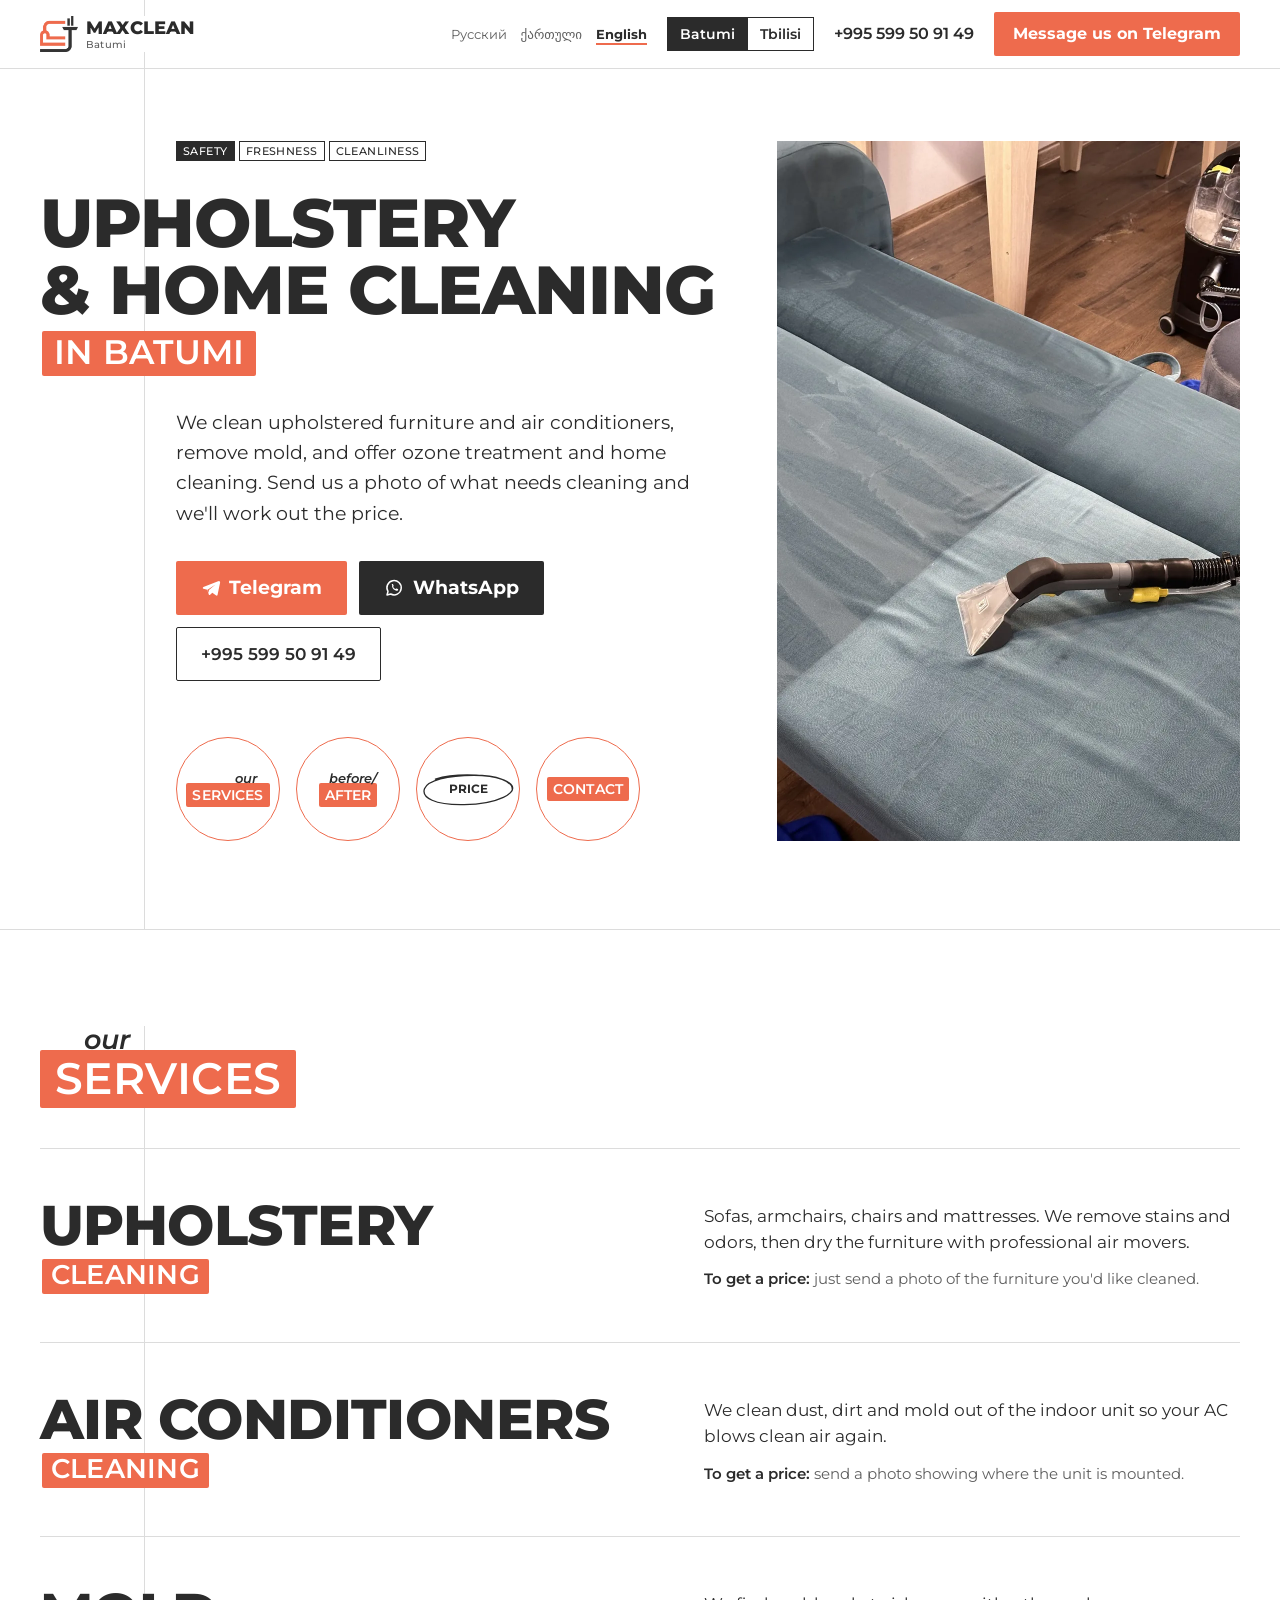
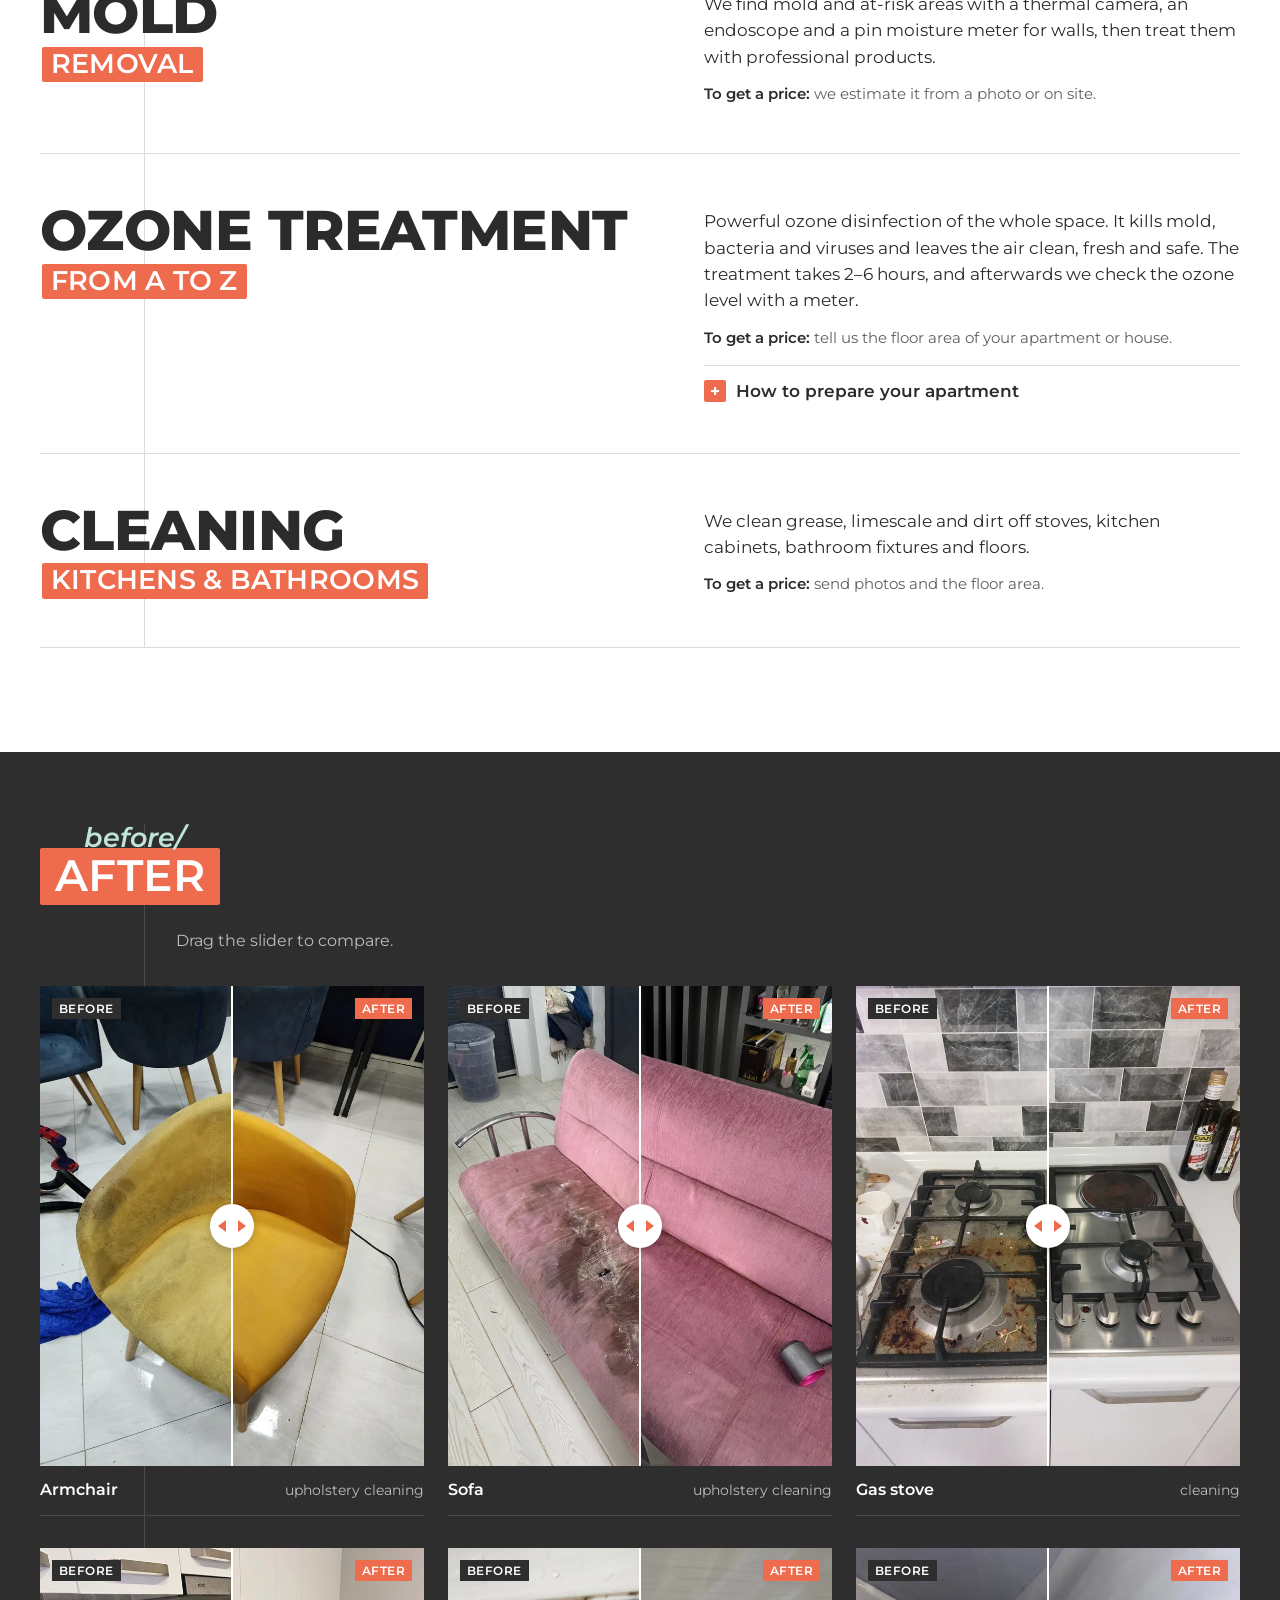
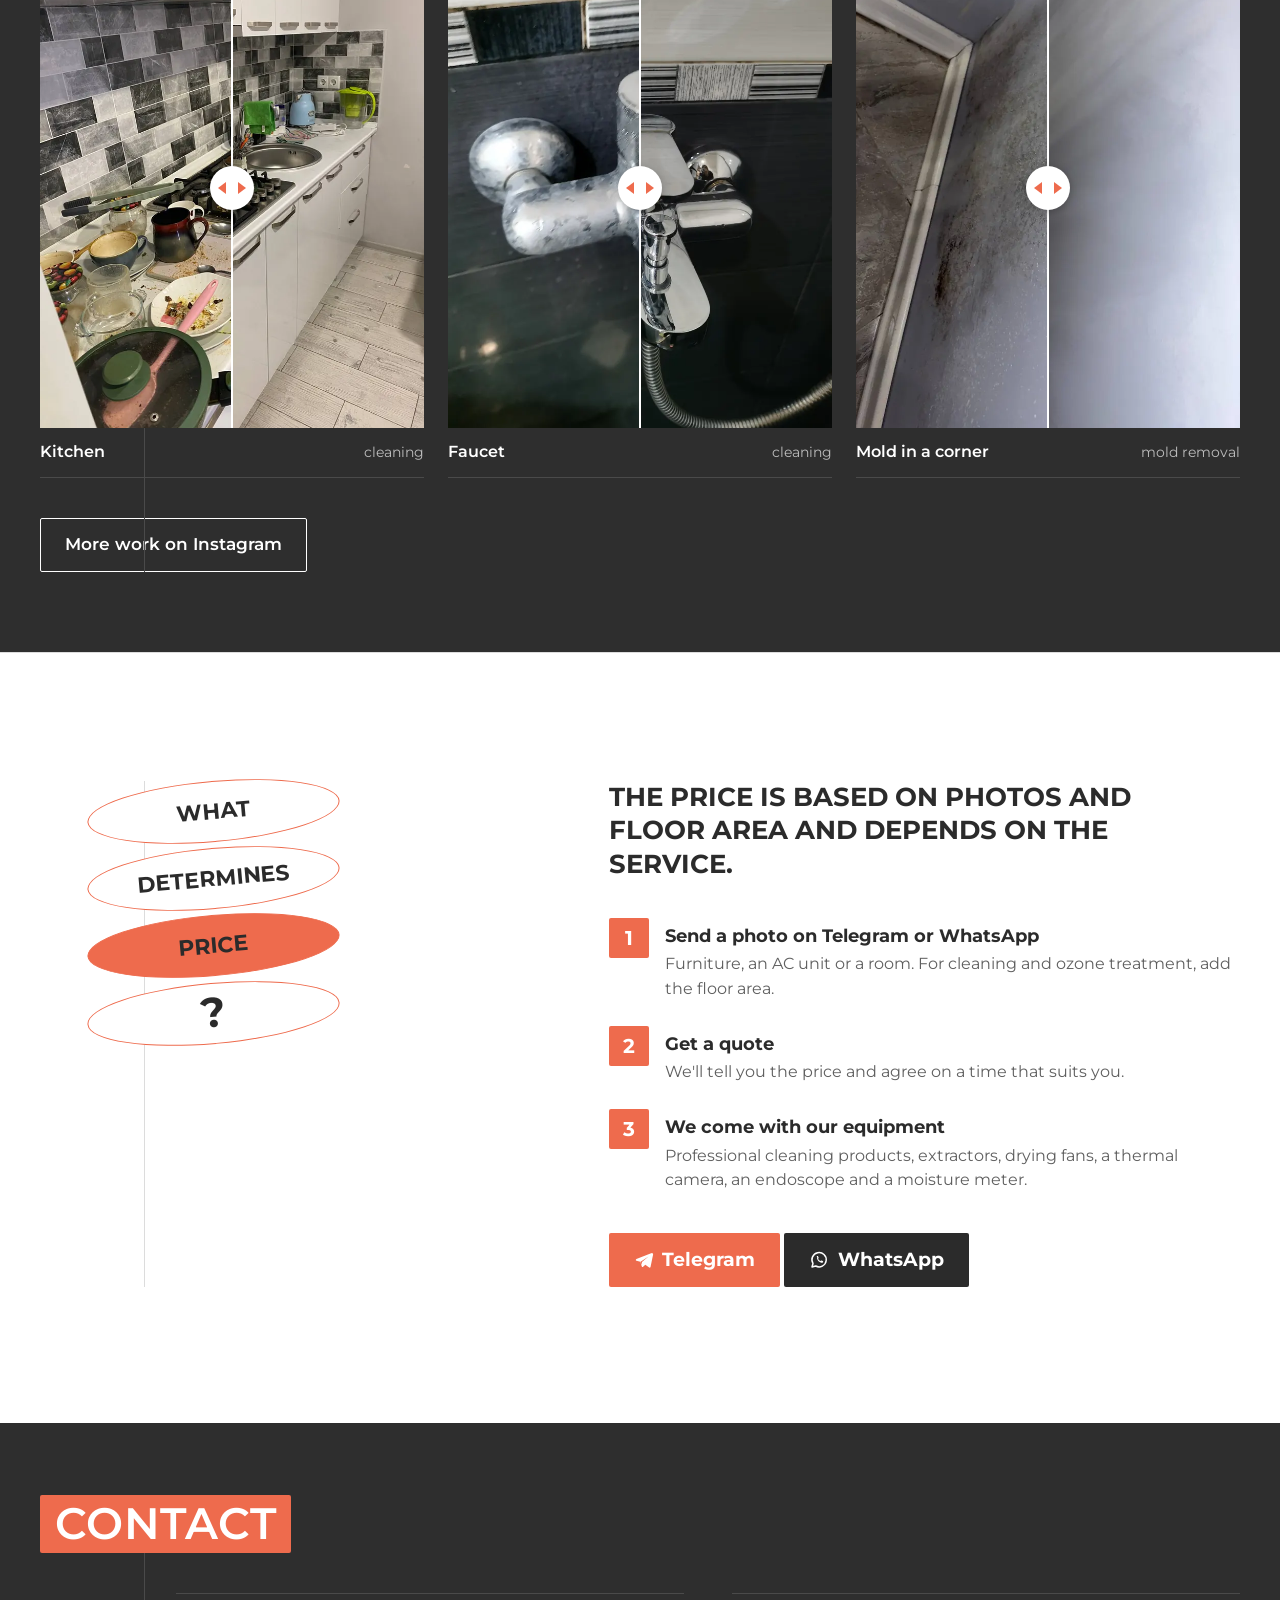
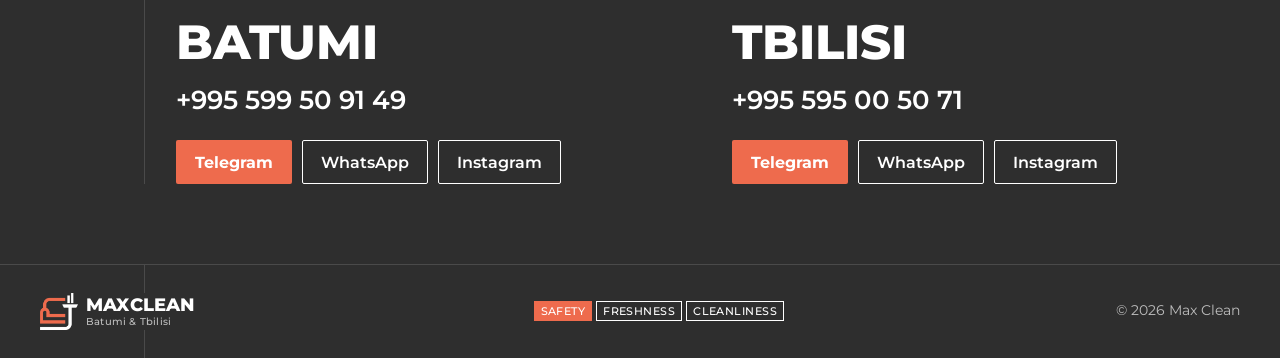
==== commit 5f881e24: "Плесень: поиск тепловизором, эндоскопом и влагомером Владелец уточнил оборудование: очаги и зоны рис" ====
--- a/en/index.html
+++ b/en/index.html
@@ -7,11 +7,11 @@
   <title>Max Clean — upholstery, AC and home cleaning in Batumi and Tbilisi</title>
   <meta name="description" content="Sofa, armchair and mattress cleaning, air conditioner cleaning, mold removal, ozone treatment and home cleaning in Batumi and Tbilisi. Send a photo on Telegram or WhatsApp and we'll give you a price.">
   <meta name="robots" content="index, follow">
-  <link rel="canonical" href="https://zuko90-sys.github.io/maxclean/en/">
-  <link rel="alternate" hreflang="ru" href="https://zuko90-sys.github.io/maxclean/">
-  <link rel="alternate" hreflang="ka" href="https://zuko90-sys.github.io/maxclean/ka/">
-  <link rel="alternate" hreflang="en" href="https://zuko90-sys.github.io/maxclean/en/">
-  <link rel="alternate" hreflang="x-default" href="https://zuko90-sys.github.io/maxclean/">
+  <link rel="canonical" href="https://maxclean.ge/en/">
+  <link rel="alternate" hreflang="ru" href="https://maxclean.ge/">
+  <link rel="alternate" hreflang="ka" href="https://maxclean.ge/ka/">
+  <link rel="alternate" hreflang="en" href="https://maxclean.ge/en/">
+  <link rel="alternate" hreflang="x-default" href="https://maxclean.ge/">
   <meta property="og:type" content="website">
   <meta property="og:site_name" content="Max Clean">
   <meta property="og:locale" content="en_US">
@@ -19,8 +19,8 @@
   <meta property="og:locale:alternate" content="ka_GE">
   <meta property="og:title" content="Max Clean — upholstery, AC and home cleaning in Batumi and Tbilisi">
   <meta property="og:description" content="Sofa, armchair and mattress cleaning, AC cleaning, mold removal, ozone treatment. Send a photo and we'll give you a price.">
-  <meta property="og:url" content="https://zuko90-sys.github.io/maxclean/en/">
-  <meta property="og:image" content="https://zuko90-sys.github.io/maxclean/og-image-en.jpg">
+  <meta property="og:url" content="https://maxclean.ge/en/">
+  <meta property="og:image" content="https://maxclean.ge/og-image-en.jpg">
   <meta property="og:image:width" content="1200">
   <meta property="og:image:height" content="630">
   <meta property="og:image:alt" content="Max Clean: upholstery and home cleaning in Batumi and Tbilisi">
@@ -31,19 +31,19 @@
     "@graph": [
       {
         "@type": "WebSite",
-        "@id": "https://zuko90-sys.github.io/maxclean/#site",
-        "url": "https://zuko90-sys.github.io/maxclean/en/",
+        "@id": "https://maxclean.ge/#site",
+        "url": "https://maxclean.ge/en/",
         "name": "Max Clean",
         "inLanguage": "en",
-        "publisher": { "@id": "https://zuko90-sys.github.io/maxclean/#org" }
+        "publisher": { "@id": "https://maxclean.ge/#org" }
       },
       {
         "@type": "Organization",
-        "@id": "https://zuko90-sys.github.io/maxclean/#org",
+        "@id": "https://maxclean.ge/#org",
         "name": "Max Clean",
         "alternateName": ["MaxClean", "Макс Клин", "Max Clean Batumi", "Max Clean Tbilisi"],
-        "url": "https://zuko90-sys.github.io/maxclean/",
-        "logo": "https://zuko90-sys.github.io/maxclean/assets/img/logo-full.png",
+        "url": "https://maxclean.ge/",
+        "logo": "https://maxclean.ge/assets/img/logo-full.png",
         "sameAs": [
           "https://www.instagram.com/max_clean_batumi/",
           "https://www.instagram.com/max_clean_tbilisi/"
@@ -51,37 +51,37 @@
       },
       {
         "@type": "LocalBusiness",
-        "@id": "https://zuko90-sys.github.io/maxclean/#batumi",
+        "@id": "https://maxclean.ge/#batumi",
         "name": "Max Clean — Batumi",
         "description": "Upholstery and mattress cleaning, air conditioner cleaning, mold removal, ozone treatment and home cleaning in Batumi.",
-        "url": "https://zuko90-sys.github.io/maxclean/en/",
-        "image": "https://zuko90-sys.github.io/maxclean/og-image-en.jpg",
-        "logo": "https://zuko90-sys.github.io/maxclean/assets/img/logo-full.png",
+        "url": "https://maxclean.ge/en/",
+        "image": "https://maxclean.ge/og-image-en.jpg",
+        "logo": "https://maxclean.ge/assets/img/logo-full.png",
         "telephone": "+995599509149",
         "address": { "@type": "PostalAddress", "addressLocality": "Batumi", "addressCountry": "GE" },
         "areaServed": { "@type": "City", "name": "Batumi" },
-        "parentOrganization": { "@id": "https://zuko90-sys.github.io/maxclean/#org" },
+        "parentOrganization": { "@id": "https://maxclean.ge/#org" },
         "sameAs": ["https://www.instagram.com/max_clean_batumi/"],
-        "hasOfferCatalog": { "@id": "https://zuko90-sys.github.io/maxclean/#services" }
+        "hasOfferCatalog": { "@id": "https://maxclean.ge/#services" }
       },
       {
         "@type": "LocalBusiness",
-        "@id": "https://zuko90-sys.github.io/maxclean/#tbilisi",
+        "@id": "https://maxclean.ge/#tbilisi",
         "name": "Max Clean — Tbilisi",
         "description": "Upholstery and mattress cleaning, air conditioner cleaning, mold removal, ozone treatment and home cleaning in Tbilisi.",
-        "url": "https://zuko90-sys.github.io/maxclean/en/",
-        "image": "https://zuko90-sys.github.io/maxclean/og-image-en.jpg",
-        "logo": "https://zuko90-sys.github.io/maxclean/assets/img/logo-full.png",
+        "url": "https://maxclean.ge/en/",
+        "image": "https://maxclean.ge/og-image-en.jpg",
+        "logo": "https://maxclean.ge/assets/img/logo-full.png",
         "telephone": "+995595005071",
         "address": { "@type": "PostalAddress", "addressLocality": "Tbilisi", "addressCountry": "GE" },
         "areaServed": { "@type": "City", "name": "Tbilisi" },
-        "parentOrganization": { "@id": "https://zuko90-sys.github.io/maxclean/#org" },
+        "parentOrganization": { "@id": "https://maxclean.ge/#org" },
         "sameAs": ["https://www.instagram.com/max_clean_tbilisi/"],
-        "hasOfferCatalog": { "@id": "https://zuko90-sys.github.io/maxclean/#services" }
+        "hasOfferCatalog": { "@id": "https://maxclean.ge/#services" }
       },
       {
         "@type": "OfferCatalog",
-        "@id": "https://zuko90-sys.github.io/maxclean/#services",
+        "@id": "https://maxclean.ge/#services",
         "name": "Max Clean services",
         "itemListElement": [
           { "@type": "Offer", "itemOffered": { "@type": "Service", "name": "Upholstery and mattress cleaning", "description": "Sofas, armchairs, chairs and mattresses. Priced from a photo." } },
@@ -185,7 +185,7 @@
         <li class="svc__row">
           <h3 class="svc__title">Mold<span class="plaque">removal</span></h3>
           <div class="svc__body">
-            <p>We find the affected spots with a thermal camera and treat them with professional products.</p>
+            <p>We find mold and at-risk areas with a thermal camera, an endoscope and a pin moisture meter for walls, then treat them with professional products.</p>
             <p class="svc__calc"><b>To get a price:</b> we estimate it from a photo or on site.</p>
           </div>
         </li>
@@ -322,7 +322,7 @@
           </li>
           <li>
             <h3>We come with our equipment</h3>
-            <p>Professional cleaning products, extractors, drying fans and a thermal camera.</p>
+            <p>Professional cleaning products, extractors, drying fans, a thermal camera, an endoscope and a moisture meter.</p>
           </li>
         </ol>
         <a class="btn btn--primary" data-bind="tg" href="https://t.me/+995599509149" target="_blank" rel="noopener" aria-label="Send a photo on Telegram"><svg class="btn__icon" viewBox="0 0 24 24" aria-hidden="true"><path d="M21.4 3.6 2.9 10.7c-1 .4-1 1.8.1 2.1l4.6 1.4 1.8 5.6c.2.7 1.1.9 1.6.4l2.6-2.5 4.7 3.4c.6.4 1.4.1 1.6-.6l3.1-15.2c.2-1-.8-1.8-1.6-1.4ZM9.6 14.3l-.5 3.6-1.2-3.9 9.6-6.3-7.9 6.6Z"/></svg>Telegram</a>
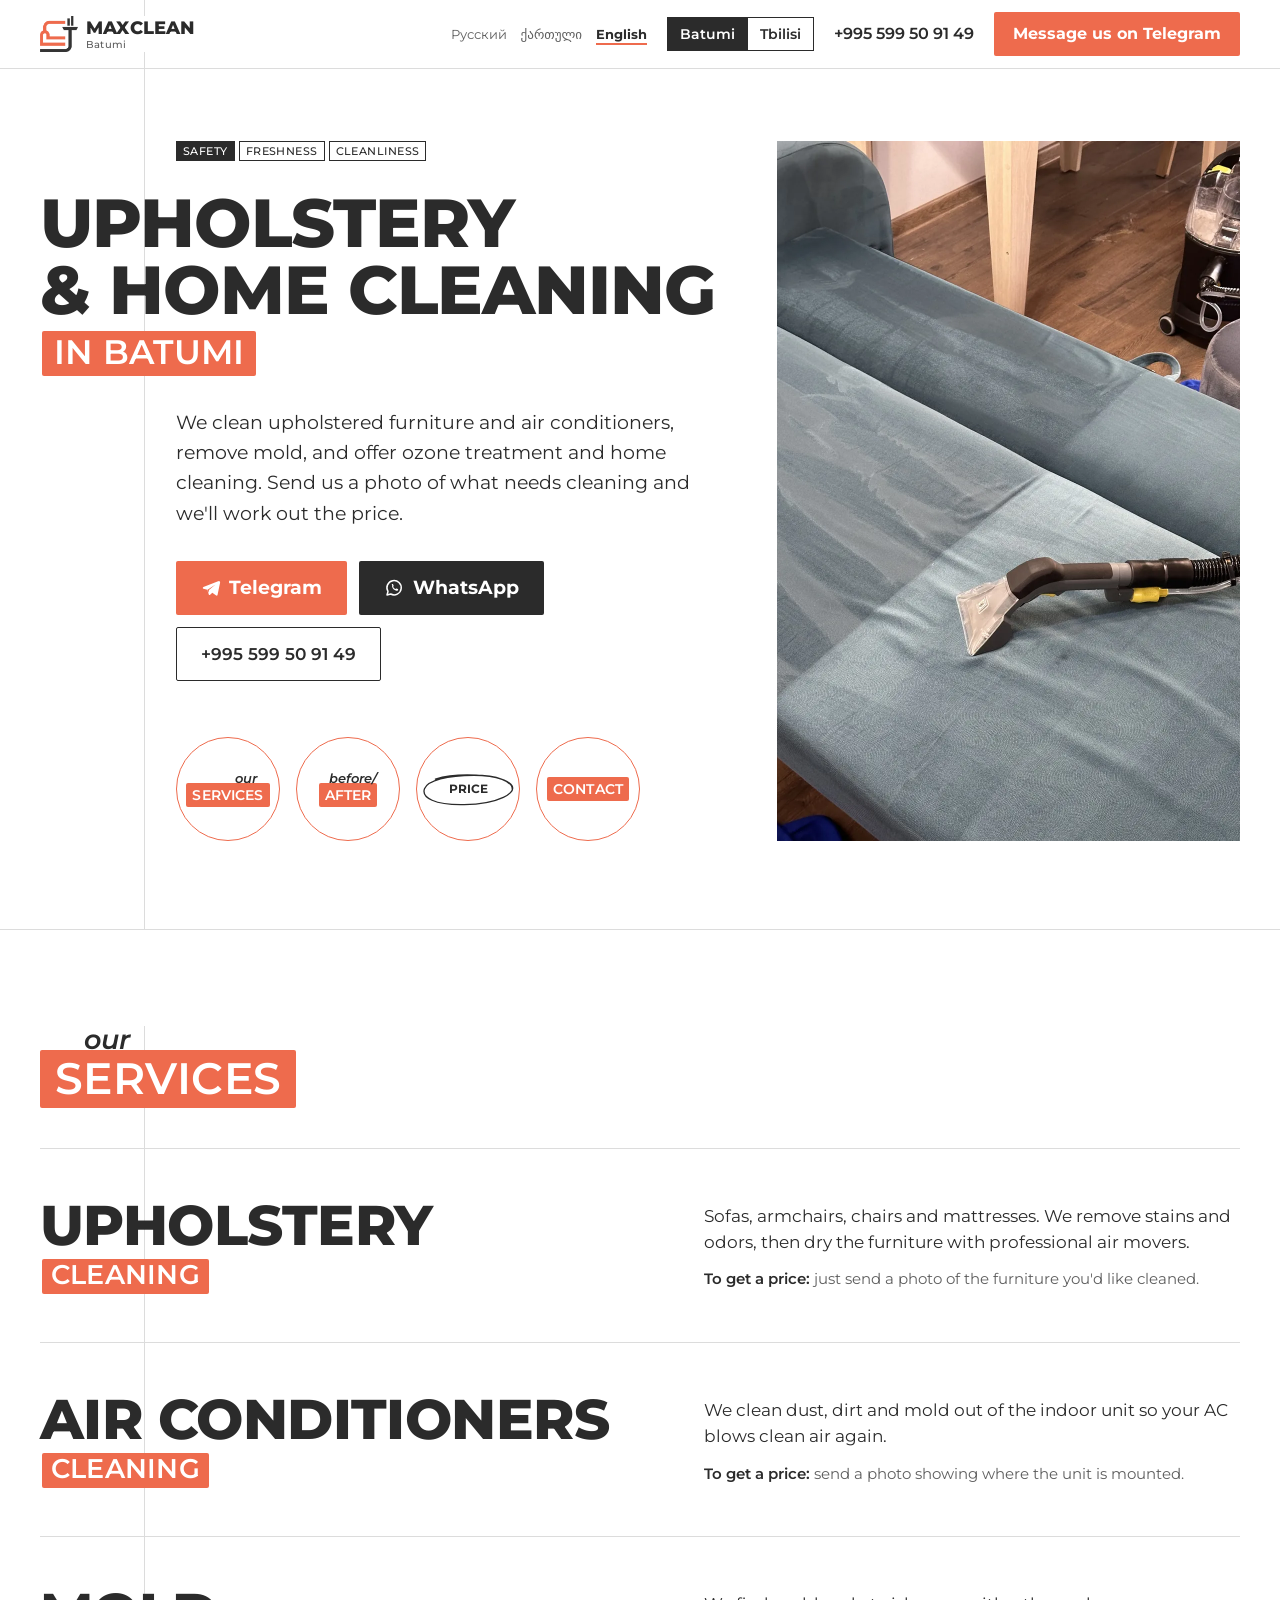
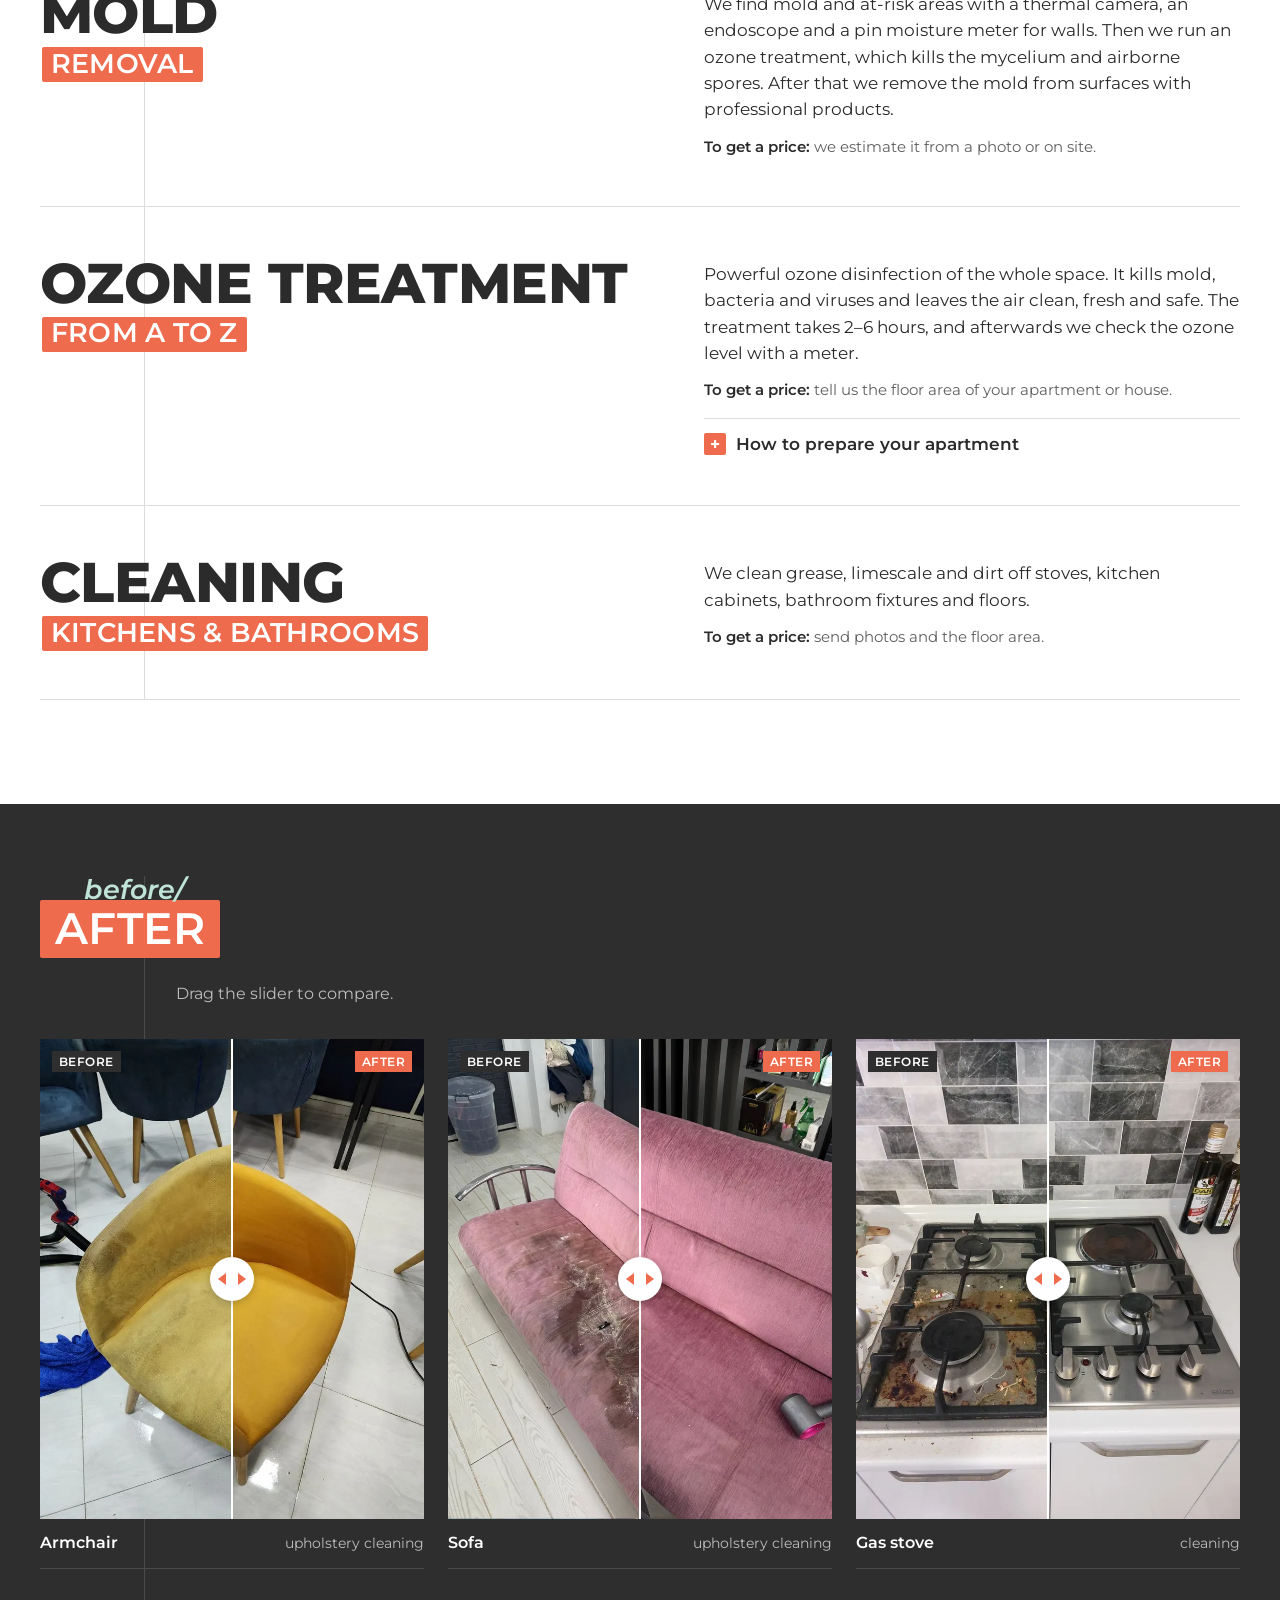
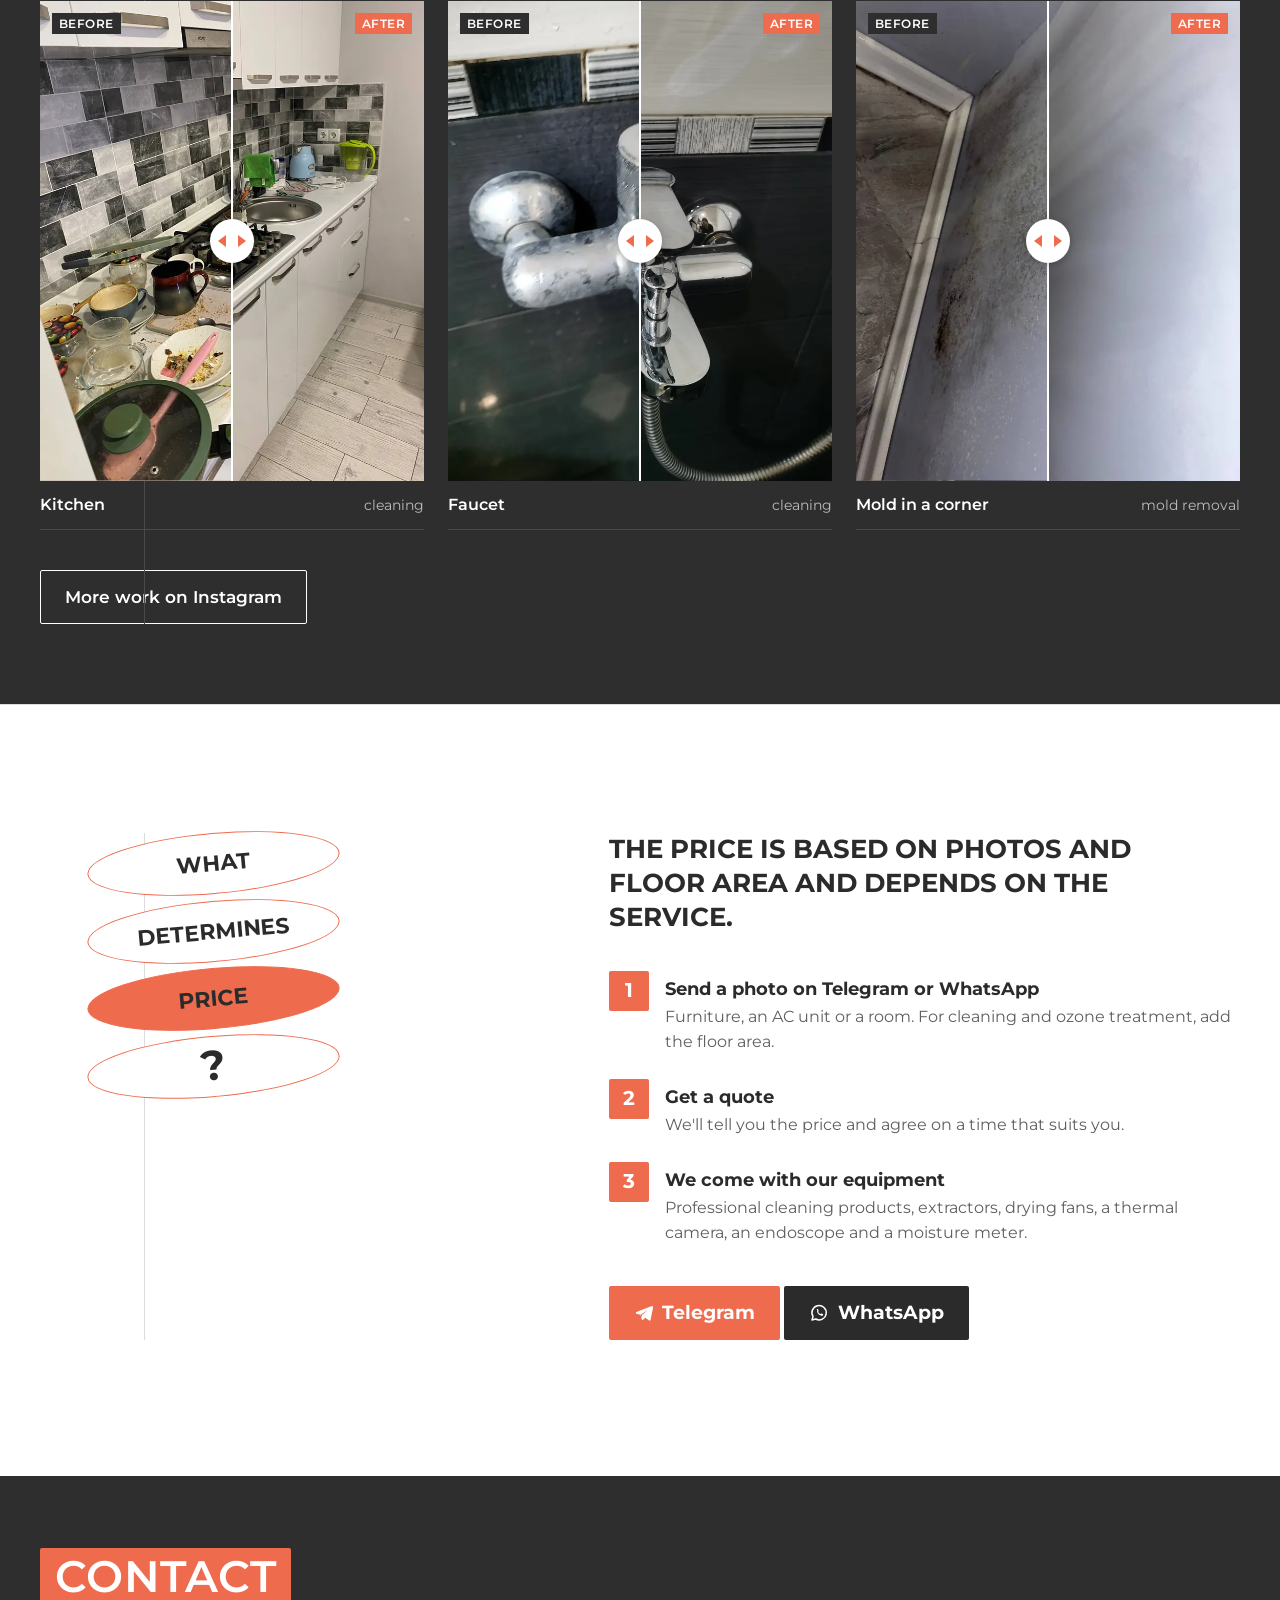
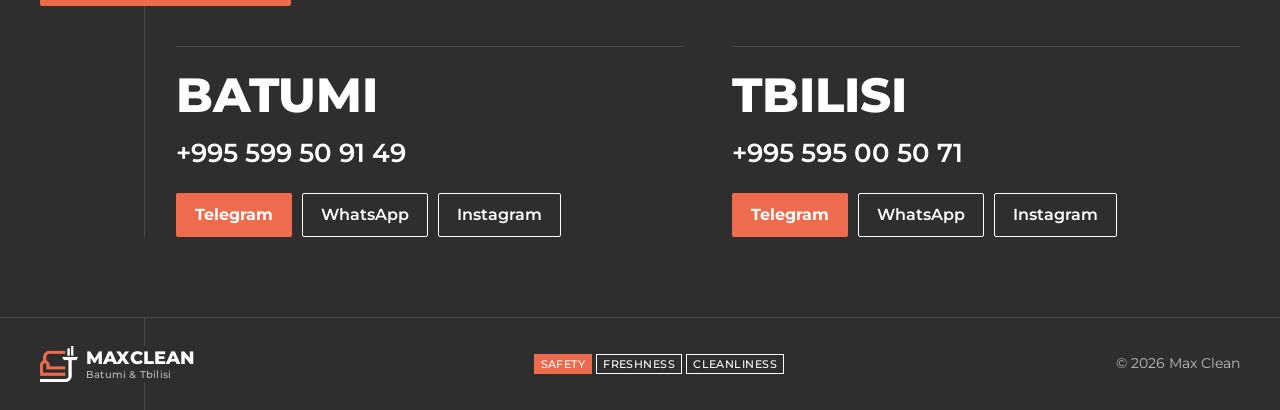
==== commit 06784194: "Плесень: поиск, озонирование против грибницы и спор, удаление Владелец описал процесс: очаги и зоны " ====
--- a/en/index.html
+++ b/en/index.html
@@ -86,7 +86,7 @@
         "itemListElement": [
           { "@type": "Offer", "itemOffered": { "@type": "Service", "name": "Upholstery and mattress cleaning", "description": "Sofas, armchairs, chairs and mattresses. Priced from a photo." } },
           { "@type": "Offer", "itemOffered": { "@type": "Service", "name": "Air conditioner cleaning", "description": "Indoor unit cleaning. Priced from a photo of where the unit is mounted." } },
-          { "@type": "Offer", "itemOffered": { "@type": "Service", "name": "Mold removal", "description": "Treatment with professional products. Priced from a photo or on site." } },
+          { "@type": "Offer", "itemOffered": { "@type": "Service", "name": "Mold removal", "description": "Detection with a thermal camera, an endoscope and a moisture meter, ozone treatment against mycelium and spores, removal with professional products. Priced from a photo or on site." } },
           { "@type": "Offer", "itemOffered": { "@type": "Service", "name": "Ozone treatment", "description": "Ozone disinfection of the whole space: kills mold, bacteria and viruses. Takes 2–6 hours. Price depends on floor area." } },
           { "@type": "Offer", "itemOffered": { "@type": "Service", "name": "Kitchen and bathroom cleaning", "description": "Stoves, kitchen cabinets, bathroom fixtures and floors." } }
         ]
@@ -185,7 +185,7 @@
         <li class="svc__row">
           <h3 class="svc__title">Mold<span class="plaque">removal</span></h3>
           <div class="svc__body">
-            <p>We find mold and at-risk areas with a thermal camera, an endoscope and a pin moisture meter for walls, then treat them with professional products.</p>
+            <p>We find mold and at-risk areas with a thermal camera, an endoscope and a pin moisture meter for walls. Then we run an ozone treatment, which kills the mycelium and airborne spores. After that we remove the mold from surfaces with professional products.</p>
             <p class="svc__calc"><b>To get a price:</b> we estimate it from a photo or on site.</p>
           </div>
         </li>
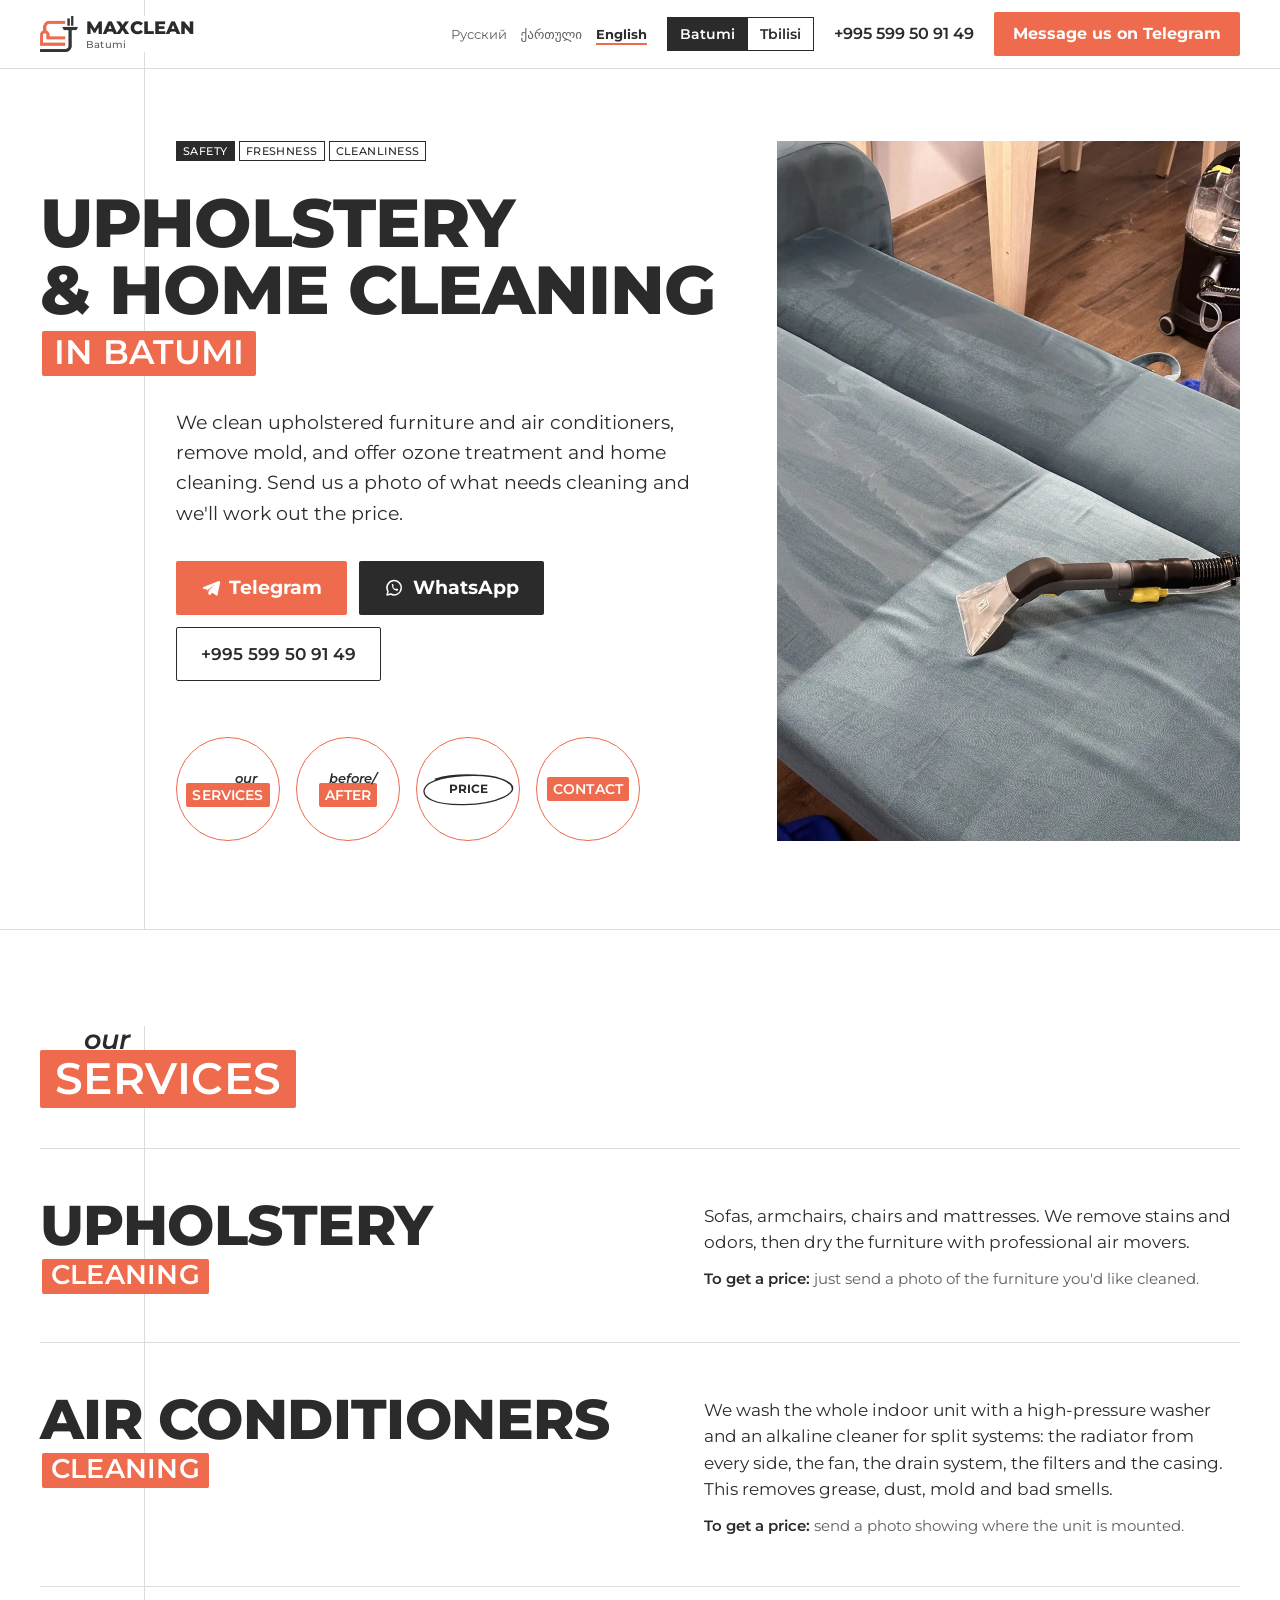
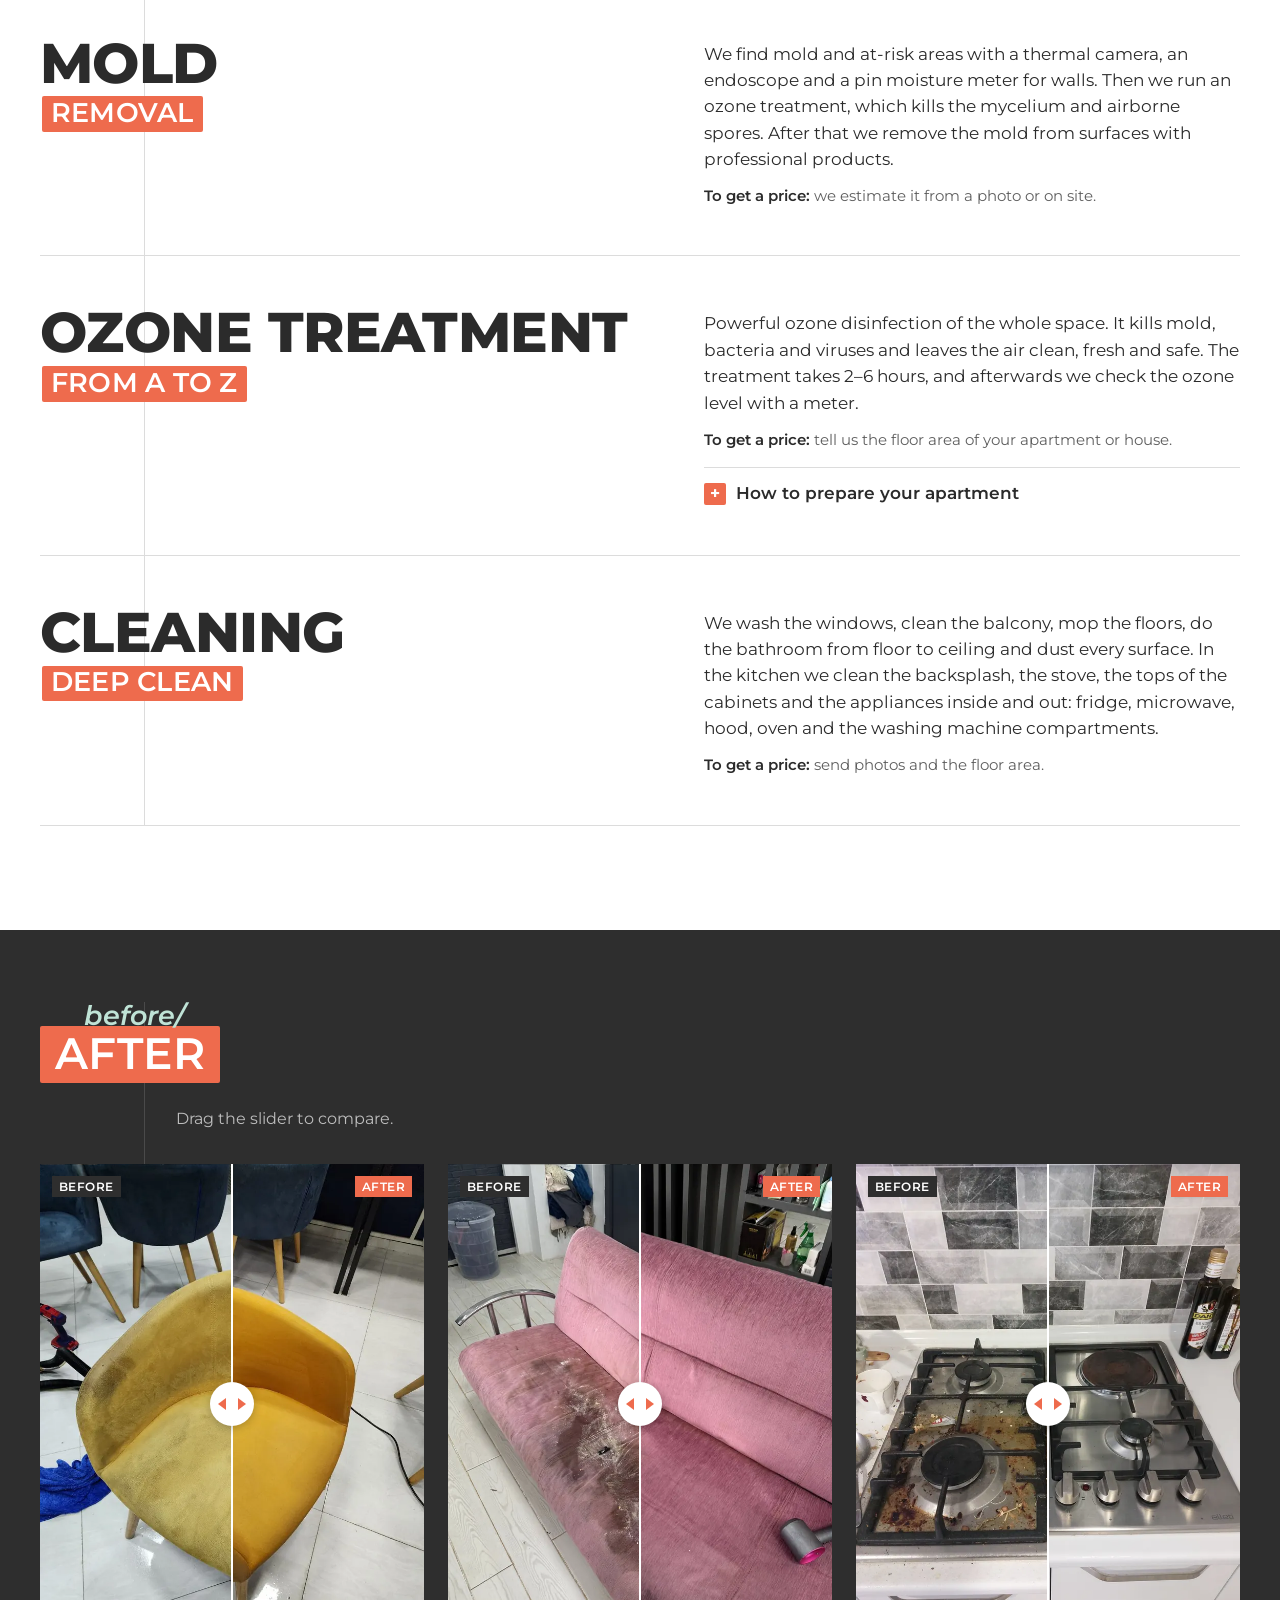
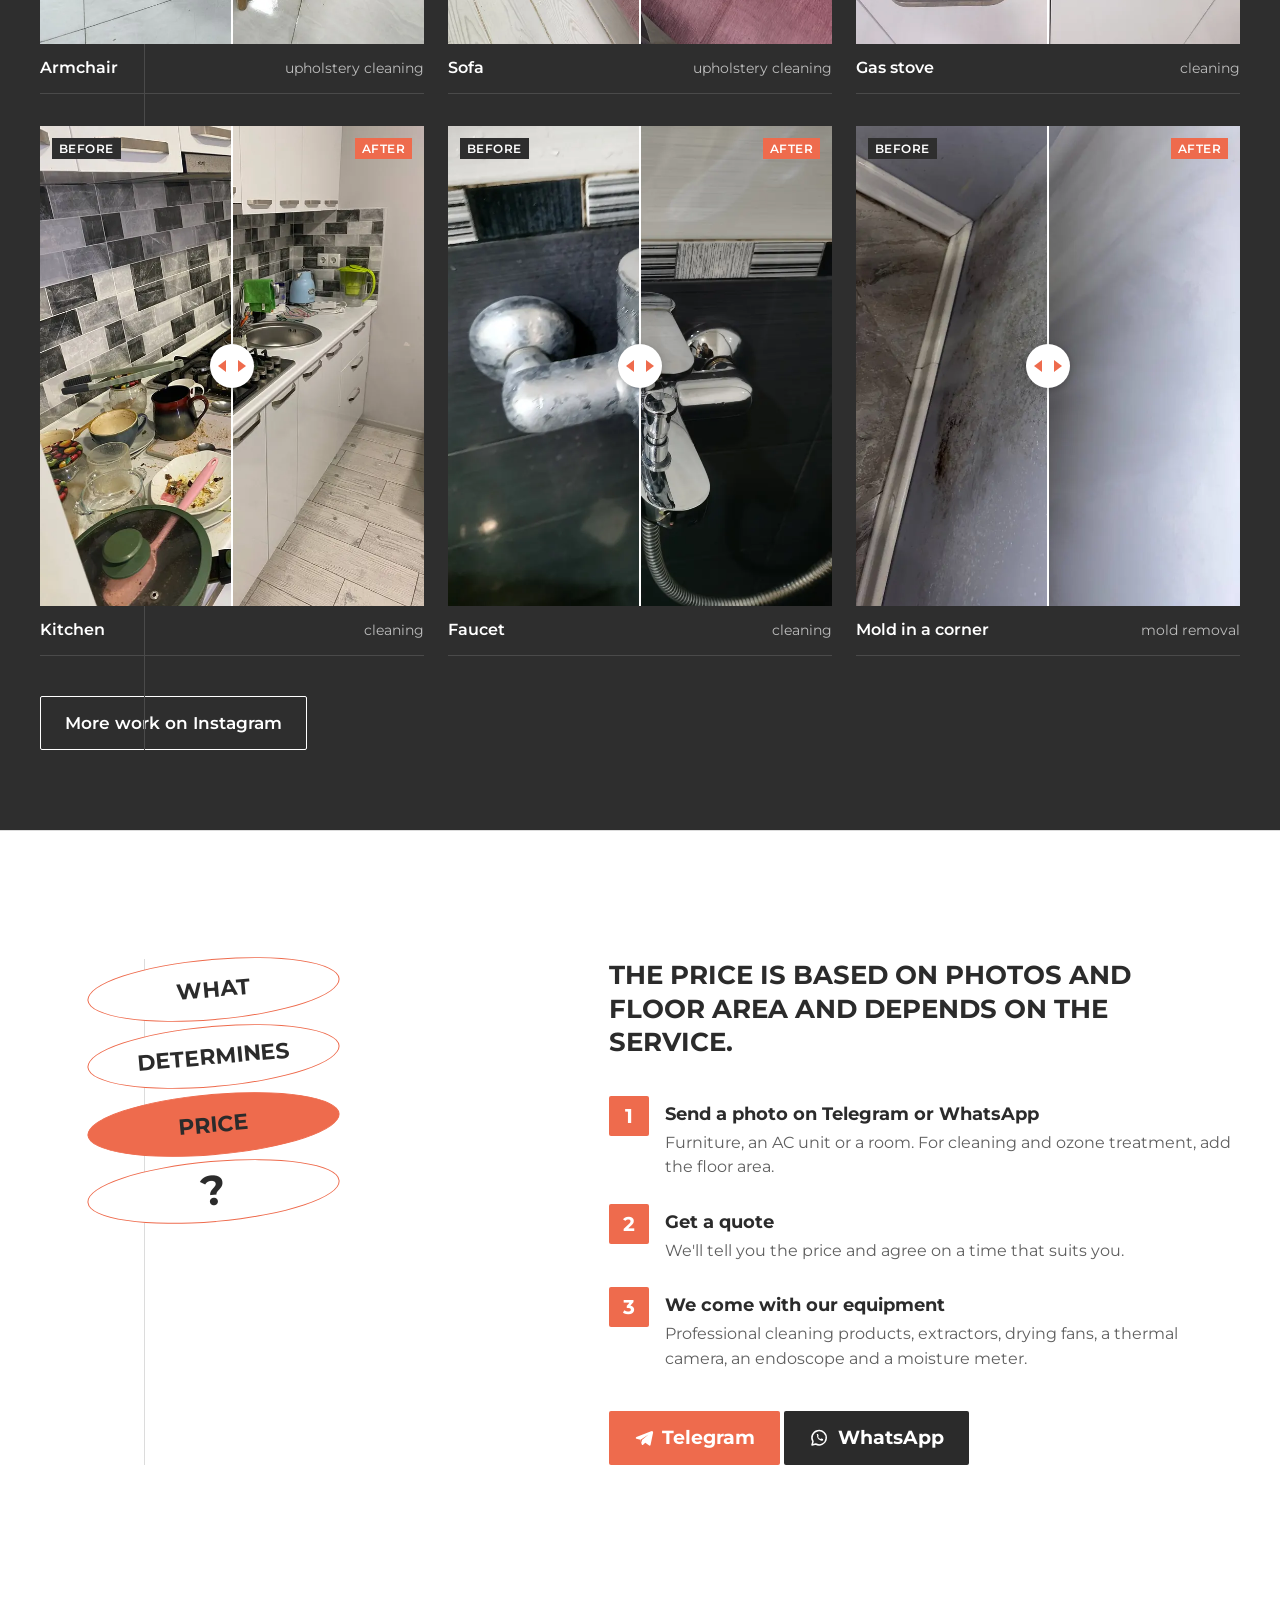
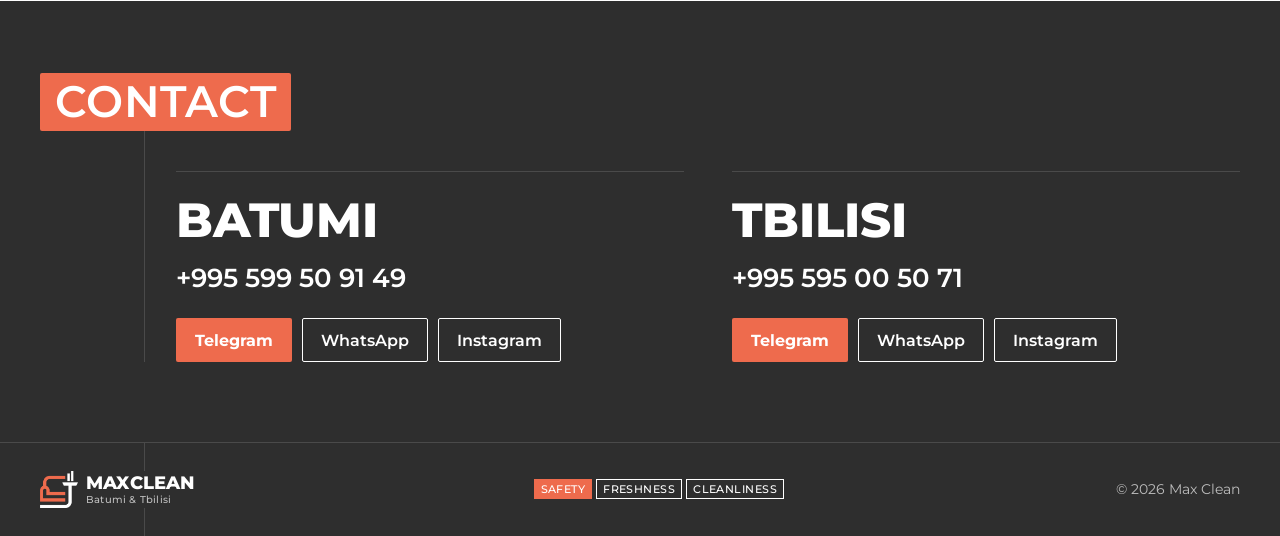
==== commit 94cdc76d: "Описания из сторис: генеральная уборка и состав чистки кондиционера Тексты взяты из раздела "Прайс" " ====
--- a/en/index.html
+++ b/en/index.html
@@ -85,10 +85,10 @@
         "name": "Max Clean services",
         "itemListElement": [
           { "@type": "Offer", "itemOffered": { "@type": "Service", "name": "Upholstery and mattress cleaning", "description": "Sofas, armchairs, chairs and mattresses. Priced from a photo." } },
-          { "@type": "Offer", "itemOffered": { "@type": "Service", "name": "Air conditioner cleaning", "description": "Indoor unit cleaning. Priced from a photo of where the unit is mounted." } },
+          { "@type": "Offer", "itemOffered": { "@type": "Service", "name": "Air conditioner cleaning", "description": "High-pressure wash of the whole indoor unit: radiator, fan, drain, filters, casing. Priced from a photo of where the unit is mounted." } },
           { "@type": "Offer", "itemOffered": { "@type": "Service", "name": "Mold removal", "description": "Detection with a thermal camera, an endoscope and a moisture meter, ozone treatment against mycelium and spores, removal with professional products. Priced from a photo or on site." } },
           { "@type": "Offer", "itemOffered": { "@type": "Service", "name": "Ozone treatment", "description": "Ozone disinfection of the whole space: kills mold, bacteria and viruses. Takes 2–6 hours. Price depends on floor area." } },
-          { "@type": "Offer", "itemOffered": { "@type": "Service", "name": "Kitchen and bathroom cleaning", "description": "Stoves, kitchen cabinets, bathroom fixtures and floors." } }
+          { "@type": "Offer", "itemOffered": { "@type": "Service", "name": "Deep cleaning", "description": "Windows, balcony, floors, bathroom from floor to ceiling, dust on every surface, kitchen with appliances inside and out." } }
         ]
       }
     ]
@@ -178,7 +178,7 @@
         <li class="svc__row">
           <h3 class="svc__title">Air conditioners<span class="plaque">cleaning</span></h3>
           <div class="svc__body">
-            <p>We clean dust, dirt and mold out of the indoor unit so your AC blows clean air again.</p>
+            <p>We wash the whole indoor unit with a high-pressure washer and an alkaline cleaner for split systems: the radiator from every side, the fan, the drain system, the filters and the casing. This removes grease, dust, mold and bad smells.</p>
             <p class="svc__calc"><b>To get a price:</b> send a photo showing where the unit is mounted.</p>
           </div>
         </li>
@@ -206,9 +206,9 @@
           </div>
         </li>
         <li class="svc__row">
-          <h3 class="svc__title">Cleaning<span class="plaque">kitchens &amp; bathrooms</span></h3>
-          <div class="svc__body">
-            <p>We clean grease, limescale and dirt off stoves, kitchen cabinets, bathroom fixtures and floors.</p>
+          <h3 class="svc__title">Cleaning<span class="plaque">deep clean</span></h3>
+          <div class="svc__body">
+            <p>We wash the windows, clean the balcony, mop the floors, do the bathroom from floor to ceiling and dust every surface. In the kitchen we clean the backsplash, the stove, the tops of the cabinets and the appliances inside and out: fridge, microwave, hood, oven and the washing machine compartments.</p>
             <p class="svc__calc"><b>To get a price:</b> send photos and the floor area.</p>
           </div>
         </li>
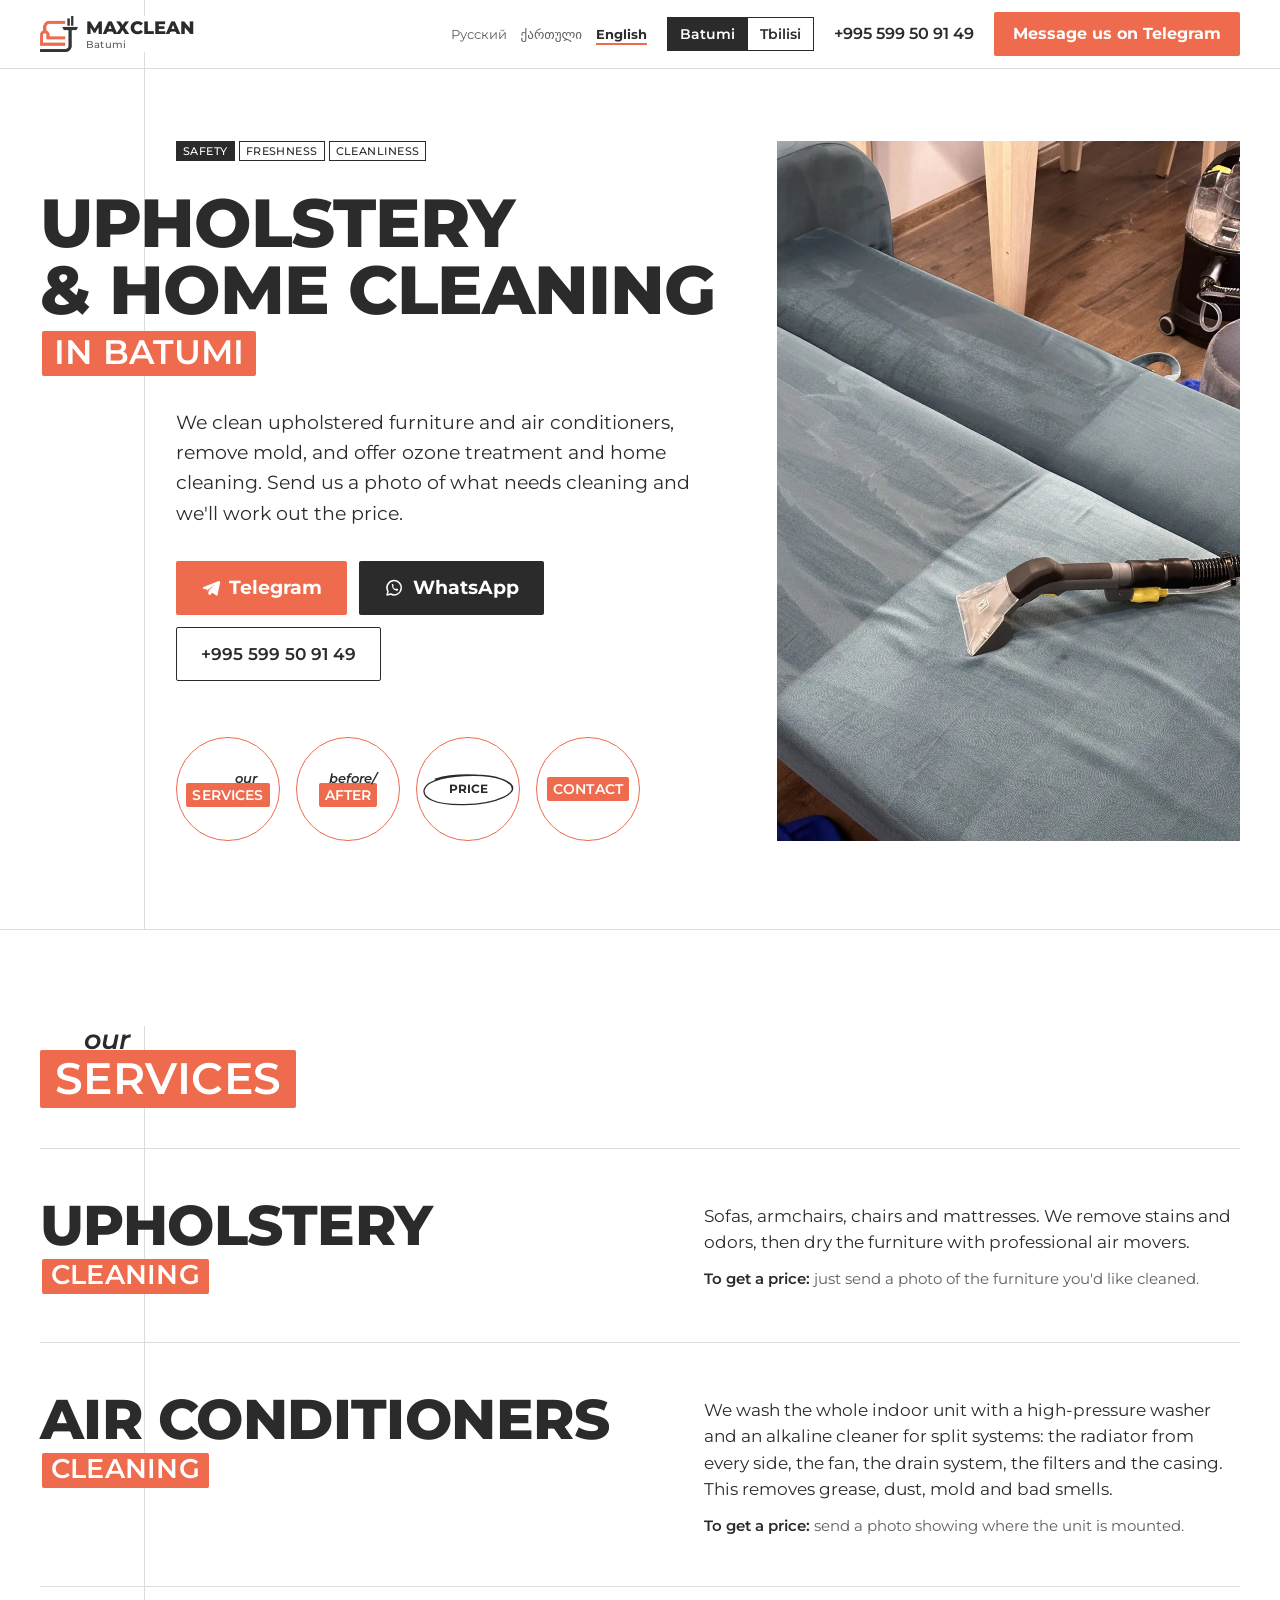
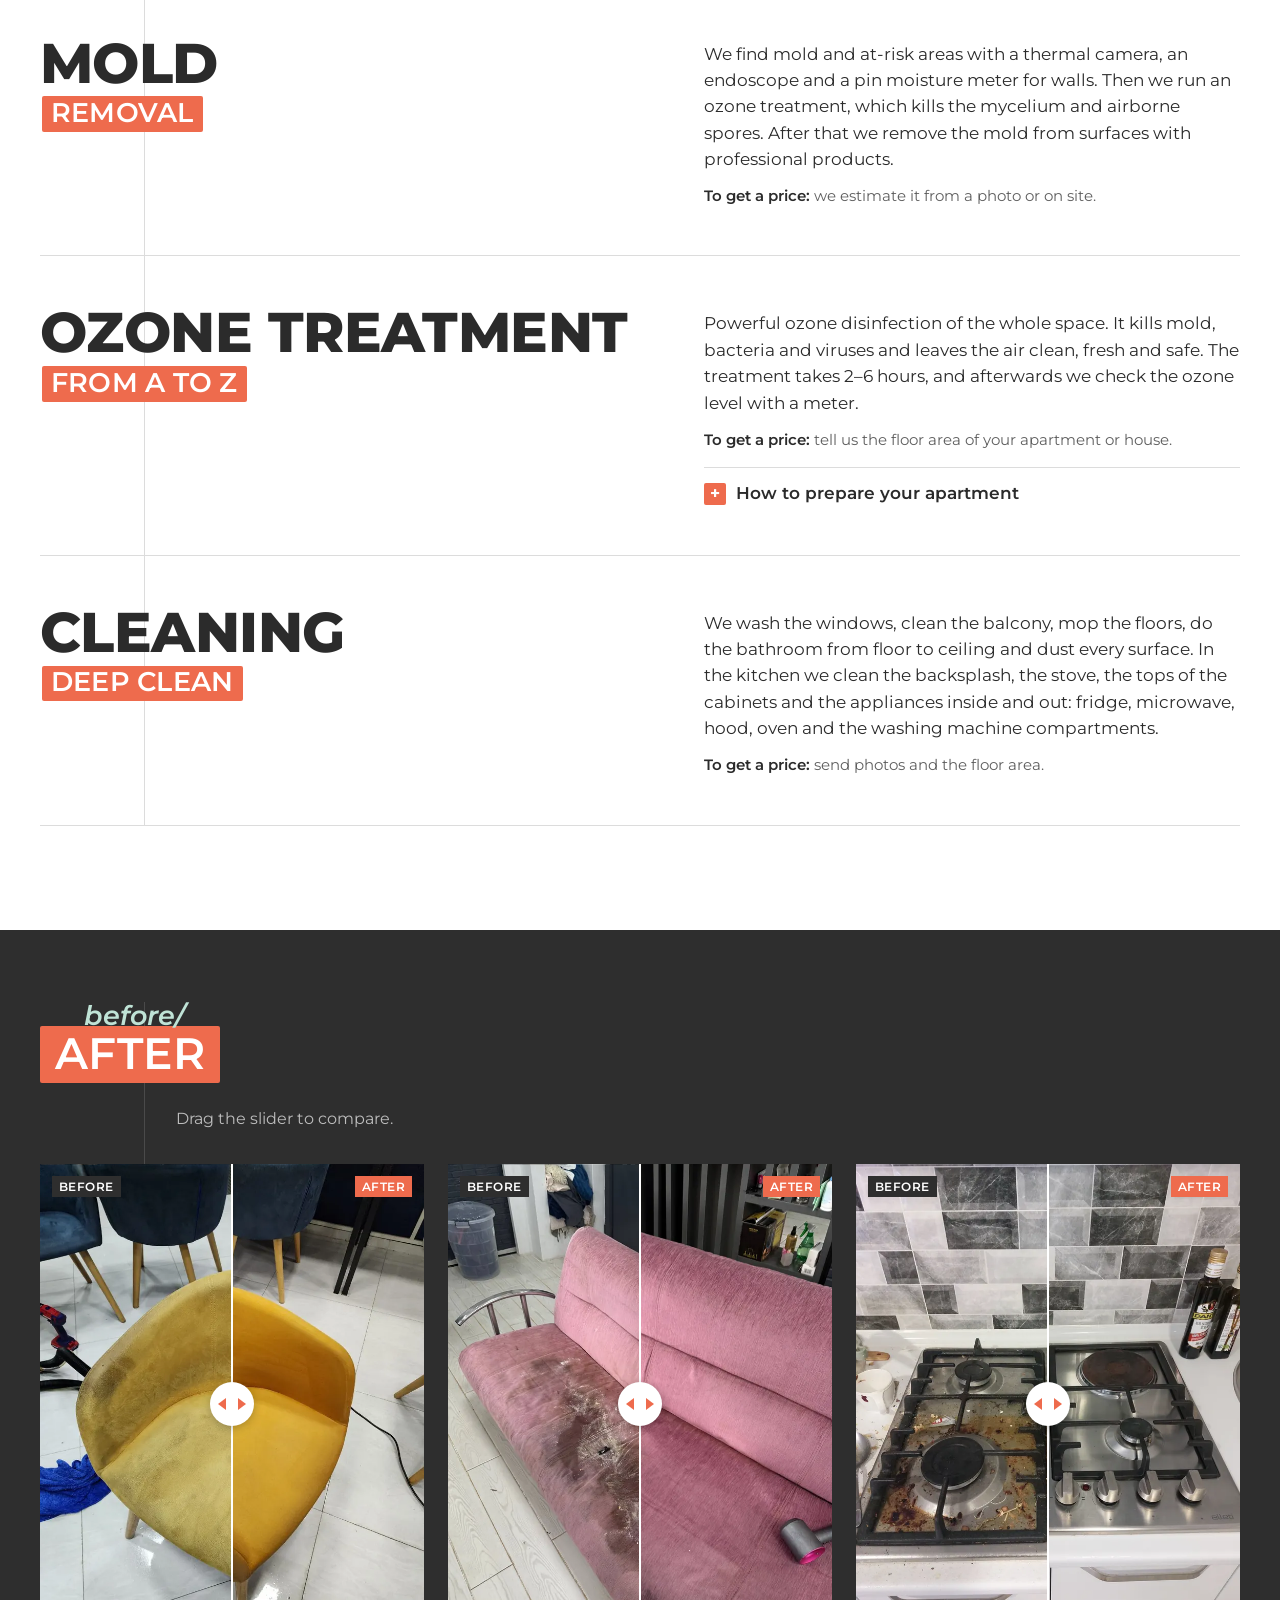
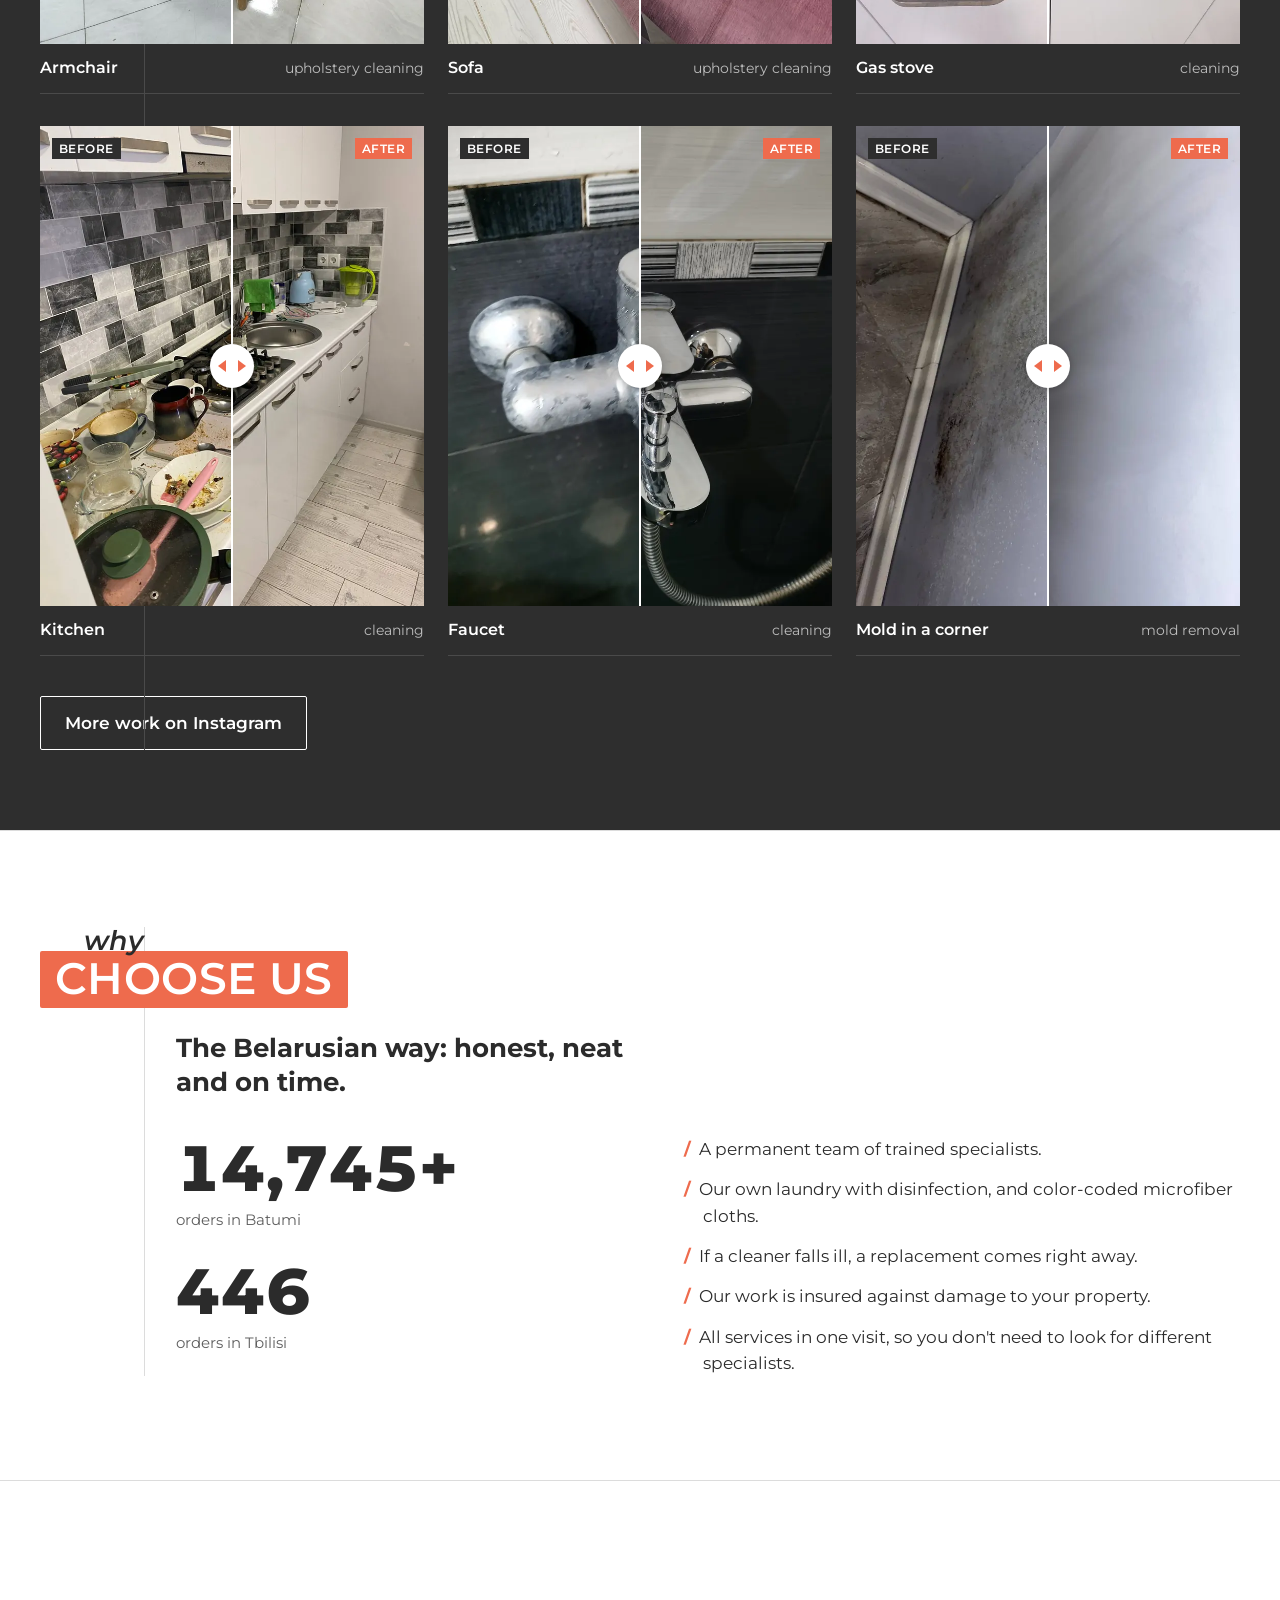
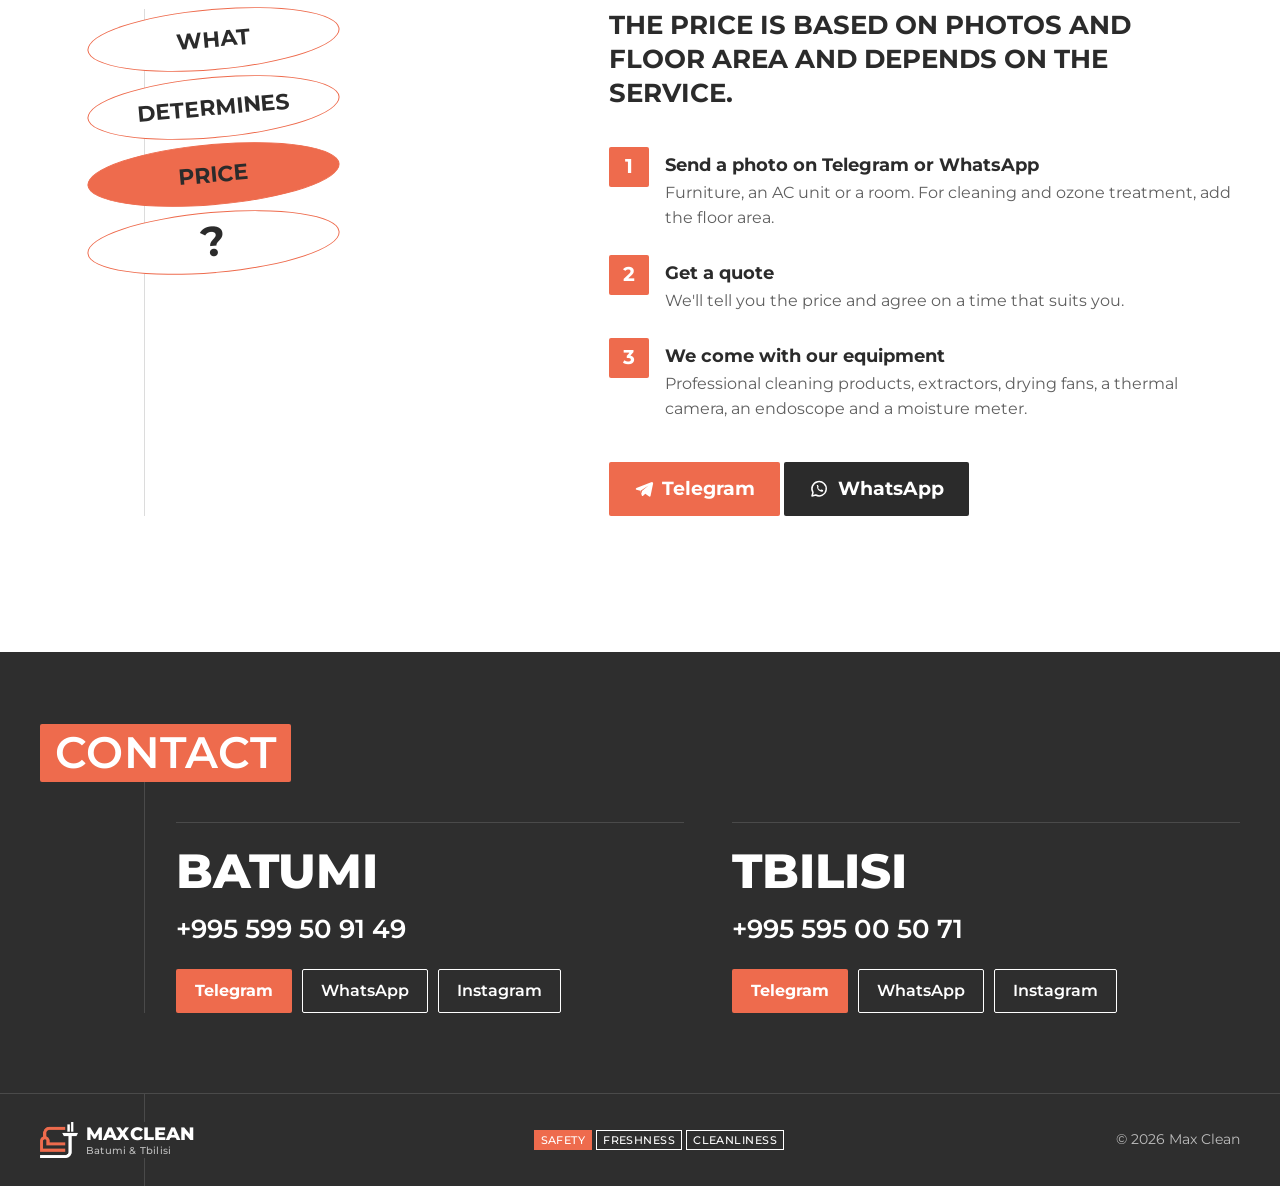
==== commit b8853506: "Блок "Почему выбирают нас" и отпечатки версий CSS/JS Факты из Instagram @max_clean_batumi и @max_cle" ====
--- a/en/index.html
+++ b/en/index.html
@@ -100,7 +100,7 @@
   <link rel="preconnect" href="https://fonts.googleapis.com">
   <link rel="preconnect" href="https://fonts.gstatic.com" crossorigin>
   <link href="https://fonts.googleapis.com/css2?family=Montserrat:ital,wght@0,400;0,500;0,600;0,700;0,800;1,600&display=swap" rel="stylesheet">
-  <link rel="stylesheet" href="../styles.css">
+  <link rel="stylesheet" href="../styles.css?v=d1847513">
 </head>
 <body>
 
@@ -297,6 +297,27 @@
       </div>
 
       <p class="works__more"><a class="btn btn--ghost btn--light" data-bind="ig" href="https://www.instagram.com/max_clean_batumi/" target="_blank" rel="noopener">More work on Instagram</a></p>
+    </div>
+  </section>
+
+  <!-- Почему выбирают нас (факты из Instagram, 08.11.2026) -->
+  <section class="sec" id="why">
+    <div class="wrap ruled">
+      <h2 class="sec-title"><span class="sec-title__small">why</span><span class="plaque">choose us</span></h2>
+      <p class="why__lead in">The Belarusian way: honest, neat and on time.</p>
+      <div class="why in">
+        <div class="why__stats">
+          <p class="why__stat"><span class="why__num">14,745+</span><span class="why__label">orders in Batumi</span></p>
+          <p class="why__stat"><span class="why__num">446</span><span class="why__label">orders in Tbilisi</span></p>
+        </div>
+        <ul class="why__list">
+          <li>A permanent team of trained specialists.</li>
+          <li>Our own laundry with disinfection, and color-coded microfiber cloths.</li>
+          <li>If a cleaner falls ill, a replacement comes right away.</li>
+          <li>Our work is insured against damage to your property.</li>
+          <li>All services in one visit, so you don't need to look for different specialists.</li>
+        </ul>
+      </div>
     </div>
   </section>
 
@@ -380,6 +401,6 @@
   <a class="btn btn--ghost dock__call" data-bind="tel" href="tel:+995599509149" aria-label="Call"><svg class="btn__icon" viewBox="0 0 24 24" aria-hidden="true"><path d="M6.6 3.6c.4-.6.9-.7 1.4-.7h1c.4 0 .8.2.9.6l1.3 3.2c.2.4 0 .9-.2 1.2l-1 1.1c-.2.2-.2.5 0 .8 1.1 1.9 2.6 3.4 4.5 4.5.3.2.6.2.8 0l1.1-1c.3-.3.8-.4 1.2-.2l3.2 1.3c.4.2.6.5.6.9v1c0 .5-.2 1-.7 1.4-1 .7-2.3.9-3.6.6-4.7-1.2-8.4-4.9-9.6-9.6-.3-1.3-.1-2.6.6-3.6z"/></svg></a>
 </nav>
 
-<script src="../script.js"></script>
+<script src="../script.js?v=6b633635"></script>
 </body>
 </html>
--- a/styles.css
+++ b/styles.css
@@ -501,6 +501,32 @@
 .work figcaption b { color: var(--white); font-weight: 600; font-size: 1rem; }
 .works__more { margin-top: 40px; }
 
+/* ---------- Почему выбирают нас ---------- */
+.why__lead {
+  font-size: clamp(1.25rem, 1rem + 1vw, 1.625rem);
+  font-weight: 700;
+  line-height: 1.3;
+  max-width: 24em;
+  margin: -16px 0 36px;
+}
+.why { display: grid; gap: 36px; }
+@media (min-width: 900px) {
+  .why { grid-template-columns: minmax(0, 0.8fr) minmax(0, 1fr); gap: 64px; align-items: start; }
+}
+.why__stats { display: flex; flex-wrap: wrap; gap: 28px 48px; }
+.why__num {
+  display: block;
+  font-size: clamp(2.6rem, 1.6rem + 3vw, 4rem);
+  font-weight: 800;
+  line-height: 1;
+  font-variant-numeric: tabular-nums;
+  white-space: nowrap;
+}
+.why__label { display: block; margin-top: 8px; color: var(--muted); font-size: 0.9375rem; }
+.why__list { display: grid; gap: 14px; font-size: 1.0625rem; }
+.why__list li { padding-left: 1.1em; text-indent: -1.1em; }
+.why__list li::before { content: "/"; color: var(--orange); font-weight: 700; margin-right: 0.45em; }
+
 /* ---------- Стоимость ---------- */
 .price { display: grid; gap: 48px; }
 @media (min-width: 900px) {
